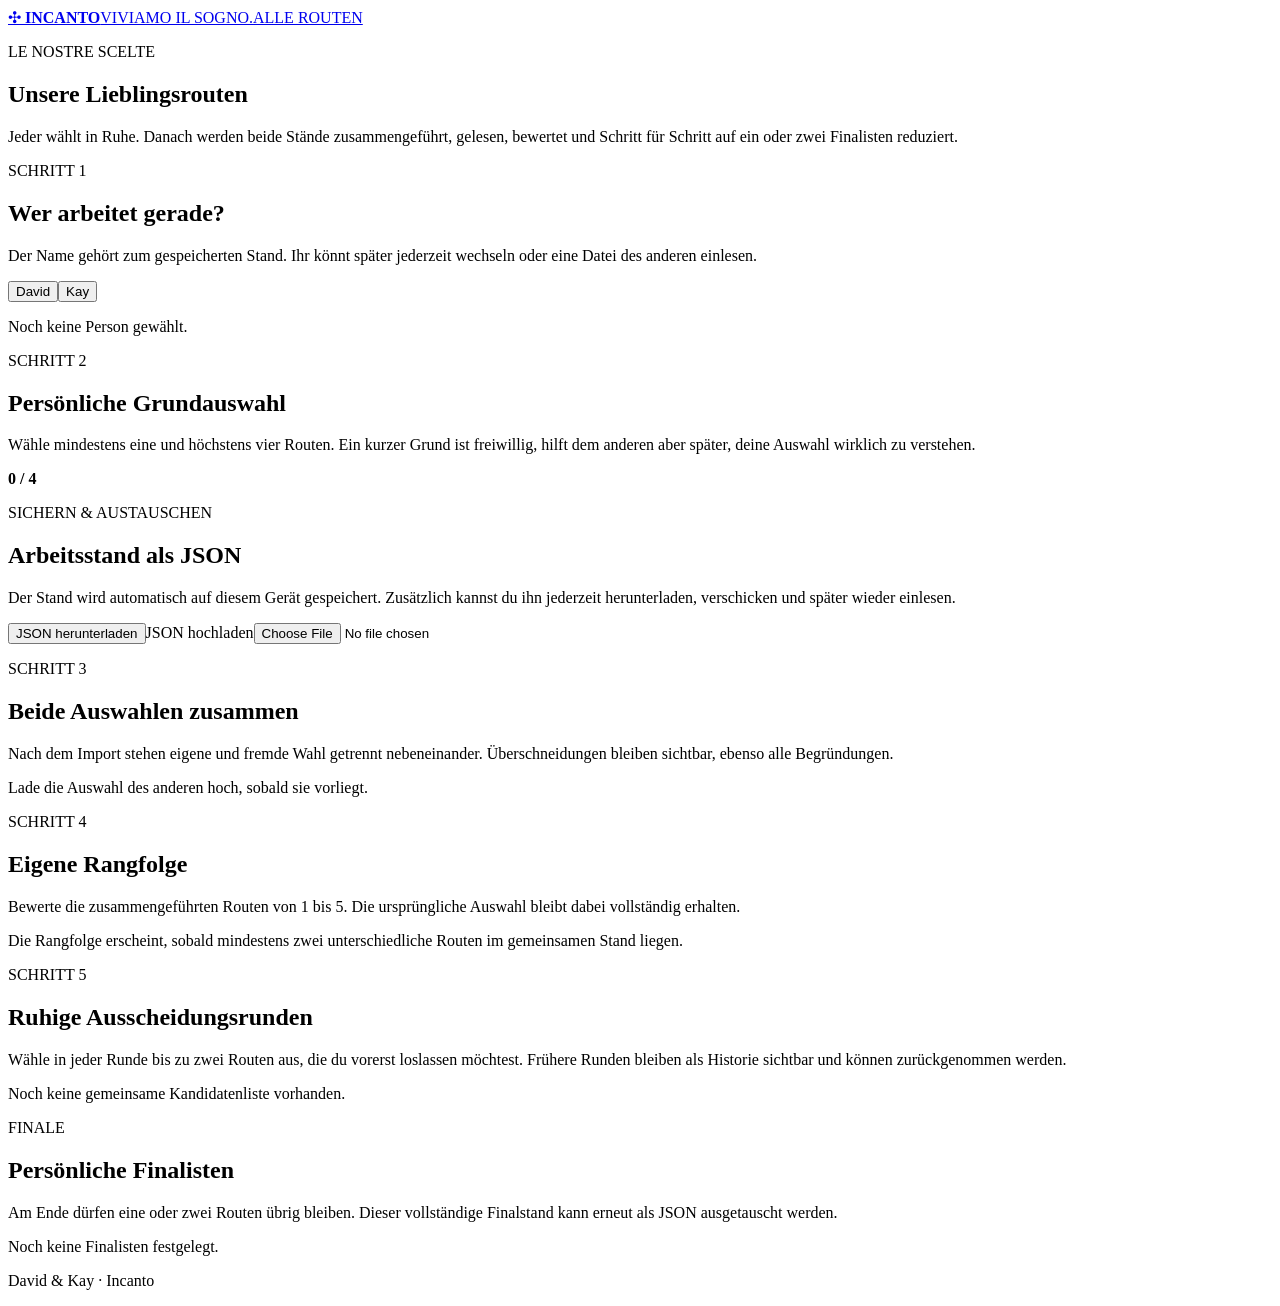
==== lieblingsrouten.html @ 565d3f1b "Add private favorite-route decision page" ====
<!doctype html>
<html lang="de">
<head>
  <meta charset="utf-8">
  <meta name="viewport" content="width=device-width,initial-scale=1,viewport-fit=cover">
  <meta name="description" content="Incanto Lieblingsrouten – gemeinsame Reiseentscheidung von David und Kay.">
  <title>Lieblingsrouten · Incanto</title>
  <link rel="preconnect" href="https://fonts.googleapis.com">
  <link rel="preconnect" href="https://fonts.gstatic.com" crossorigin>
  <link href="https://fonts.googleapis.com/css2?family=Cormorant+Garamond:wght@400;500;600&family=Inter:wght@300;400;500&family=Italiana&display=swap" rel="stylesheet">
  <link rel="stylesheet" href="favorites.css?v=20260722-1">
</head>
<body>
<header class="fav-topbar"><a href="index.html" class="fav-brand">✣ <strong>INCANTO</strong><span>VIVIAMO IL SOGNO.</span></a><a href="index.html#routes" class="fav-back">ALLE ROUTEN</a></header>
<main>
  <section class="fav-hero"><p class="eyebrow">LE NOSTRE SCELTE</p><h1>Unsere Lieblingsrouten</h1><p>Jeder wählt in Ruhe. Danach werden beide Stände zusammengeführt, gelesen, bewertet und Schritt für Schritt auf ein oder zwei Finalisten reduziert.</p></section>

  <section class="fav-panel" id="identityPanel">
    <div><p class="step">SCHRITT 1</p><h2>Wer arbeitet gerade?</h2><p>Der Name gehört zum gespeicherten Stand. Ihr könnt später jederzeit wechseln oder eine Datei des anderen einlesen.</p></div>
    <div class="identity-buttons"><button type="button" data-person="david">David</button><button type="button" data-person="kay">Kay</button></div>
    <p id="activePerson" class="status-line">Noch keine Person gewählt.</p>
  </section>

  <section class="fav-panel">
    <div class="panel-heading"><div><p class="step">SCHRITT 2</p><h2>Persönliche Grundauswahl</h2><p>Wähle mindestens eine und höchstens vier Routen. Ein kurzer Grund ist freiwillig, hilft dem anderen aber später, deine Auswahl wirklich zu verstehen.</p></div><strong id="selectionCount">0 / 4</strong></div>
    <div id="routePicker" class="route-picker"></div>
  </section>

  <section class="fav-panel file-panel">
    <div><p class="step">SICHERN & AUSTAUSCHEN</p><h2>Arbeitsstand als JSON</h2><p>Der Stand wird automatisch auf diesem Gerät gespeichert. Zusätzlich kannst du ihn jederzeit herunterladen, verschicken und später wieder einlesen.</p></div>
    <div class="file-actions"><button type="button" id="exportState">JSON herunterladen</button><label class="upload-button">JSON hochladen<input id="importState" type="file" accept="application/json,.json"></label></div>
    <p id="fileStatus" class="status-line"></p>
  </section>

  <section class="fav-panel" id="combinedPanel">
    <div class="panel-heading"><div><p class="step">SCHRITT 3</p><h2>Beide Auswahlen zusammen</h2><p>Nach dem Import stehen eigene und fremde Wahl getrennt nebeneinander. Überschneidungen bleiben sichtbar, ebenso alle Begründungen.</p></div><span id="combinedCount"></span></div>
    <div id="combinedRoutes" class="combined-routes empty-state">Lade die Auswahl des anderen hoch, sobald sie vorliegt.</div>
  </section>

  <section class="fav-panel" id="rankingPanel">
    <div><p class="step">SCHRITT 4</p><h2>Eigene Rangfolge</h2><p>Bewerte die zusammengeführten Routen von 1 bis 5. Die ursprüngliche Auswahl bleibt dabei vollständig erhalten.</p></div>
    <div id="rankingRoutes" class="ranking-routes empty-state">Die Rangfolge erscheint, sobald mindestens zwei unterschiedliche Routen im gemeinsamen Stand liegen.</div>
  </section>

  <section class="fav-panel" id="roundsPanel">
    <div><p class="step">SCHRITT 5</p><h2>Ruhige Ausscheidungsrunden</h2><p>Wähle in jeder Runde bis zu zwei Routen aus, die du vorerst loslassen möchtest. Frühere Runden bleiben als Historie sichtbar und können zurückgenommen werden.</p></div>
    <div id="activeRound" class="active-round empty-state">Noch keine gemeinsame Kandidatenliste vorhanden.</div>
    <div id="roundHistory" class="round-history"></div>
  </section>

  <section class="fav-panel final-panel">
    <div><p class="step">FINALE</p><h2>Persönliche Finalisten</h2><p>Am Ende dürfen eine oder zwei Routen übrig bleiben. Dieser vollständige Finalstand kann erneut als JSON ausgetauscht werden.</p></div>
    <div id="finalists" class="finalists empty-state">Noch keine Finalisten festgelegt.</div>
  </section>
</main>
<footer><p>David & Kay · Incanto</p></footer>
<script src="favorites.js?v=20260722-1"></script>
</body>
</html>
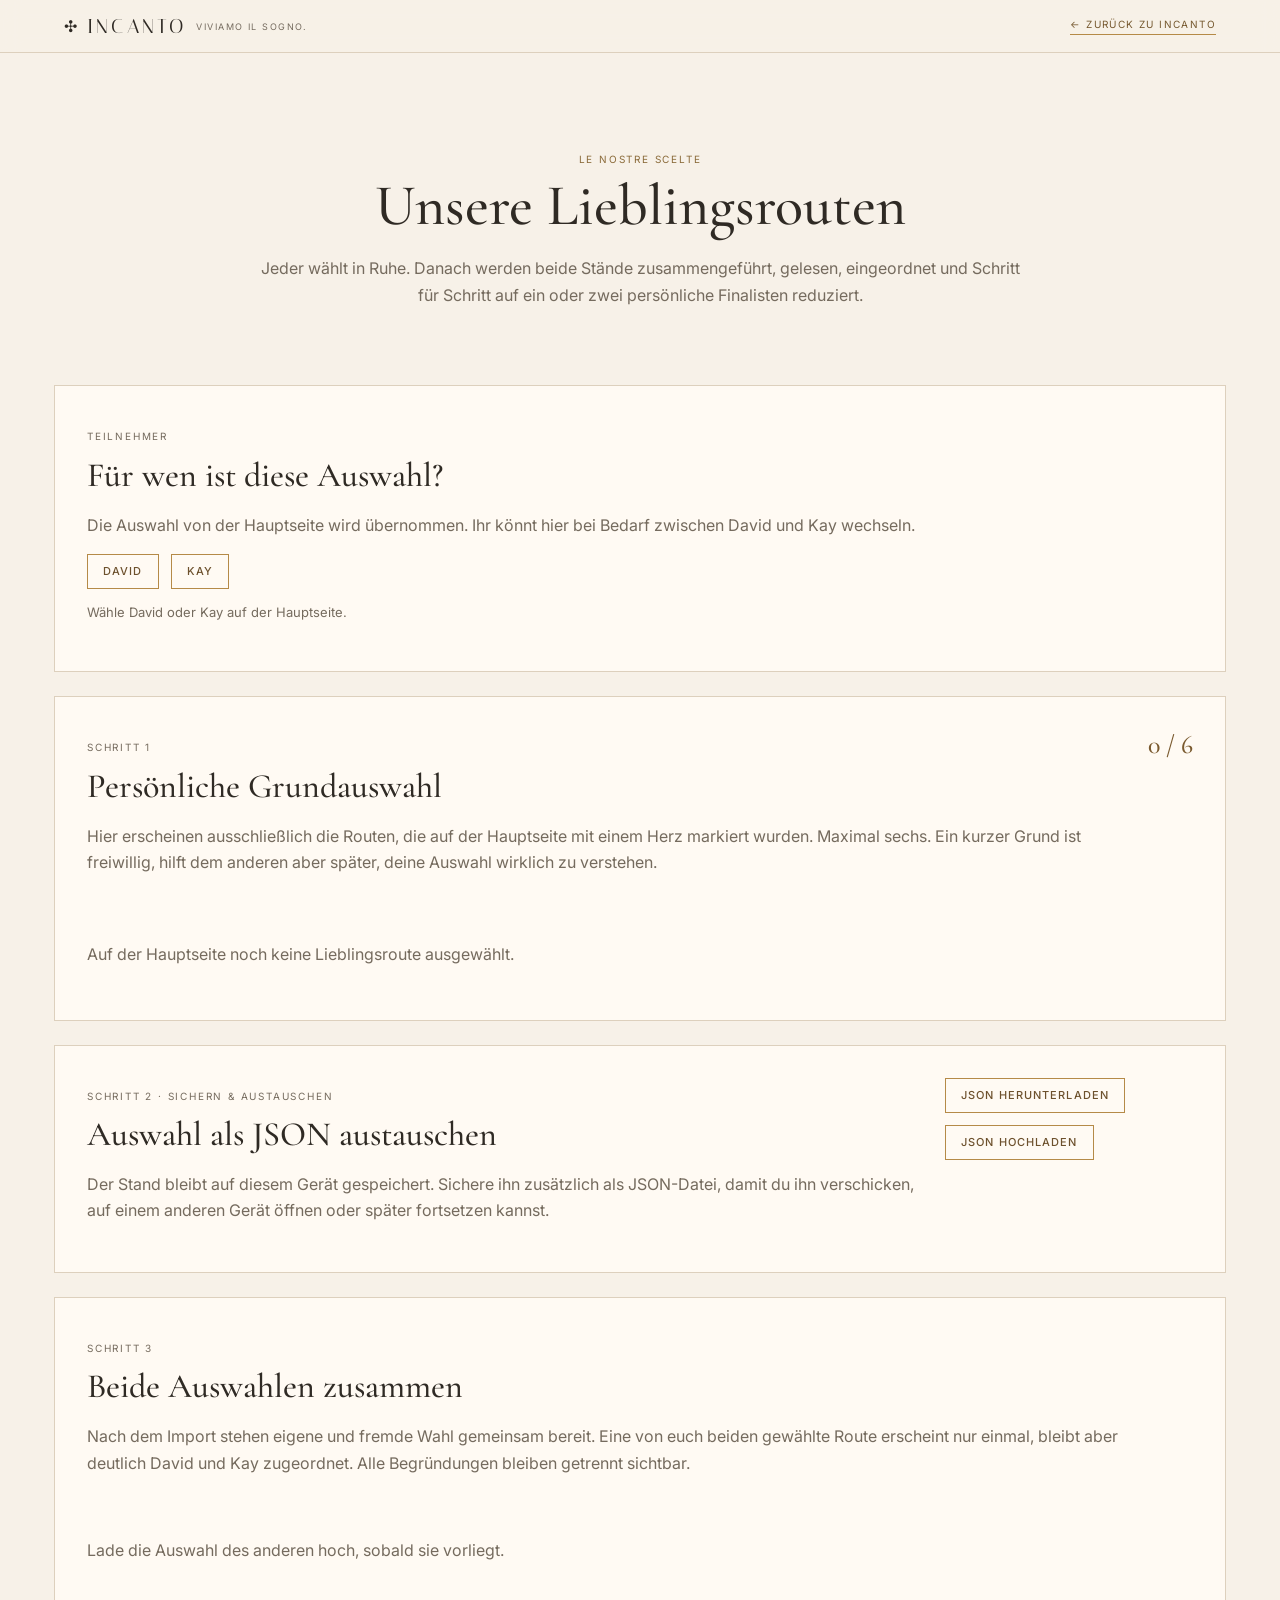
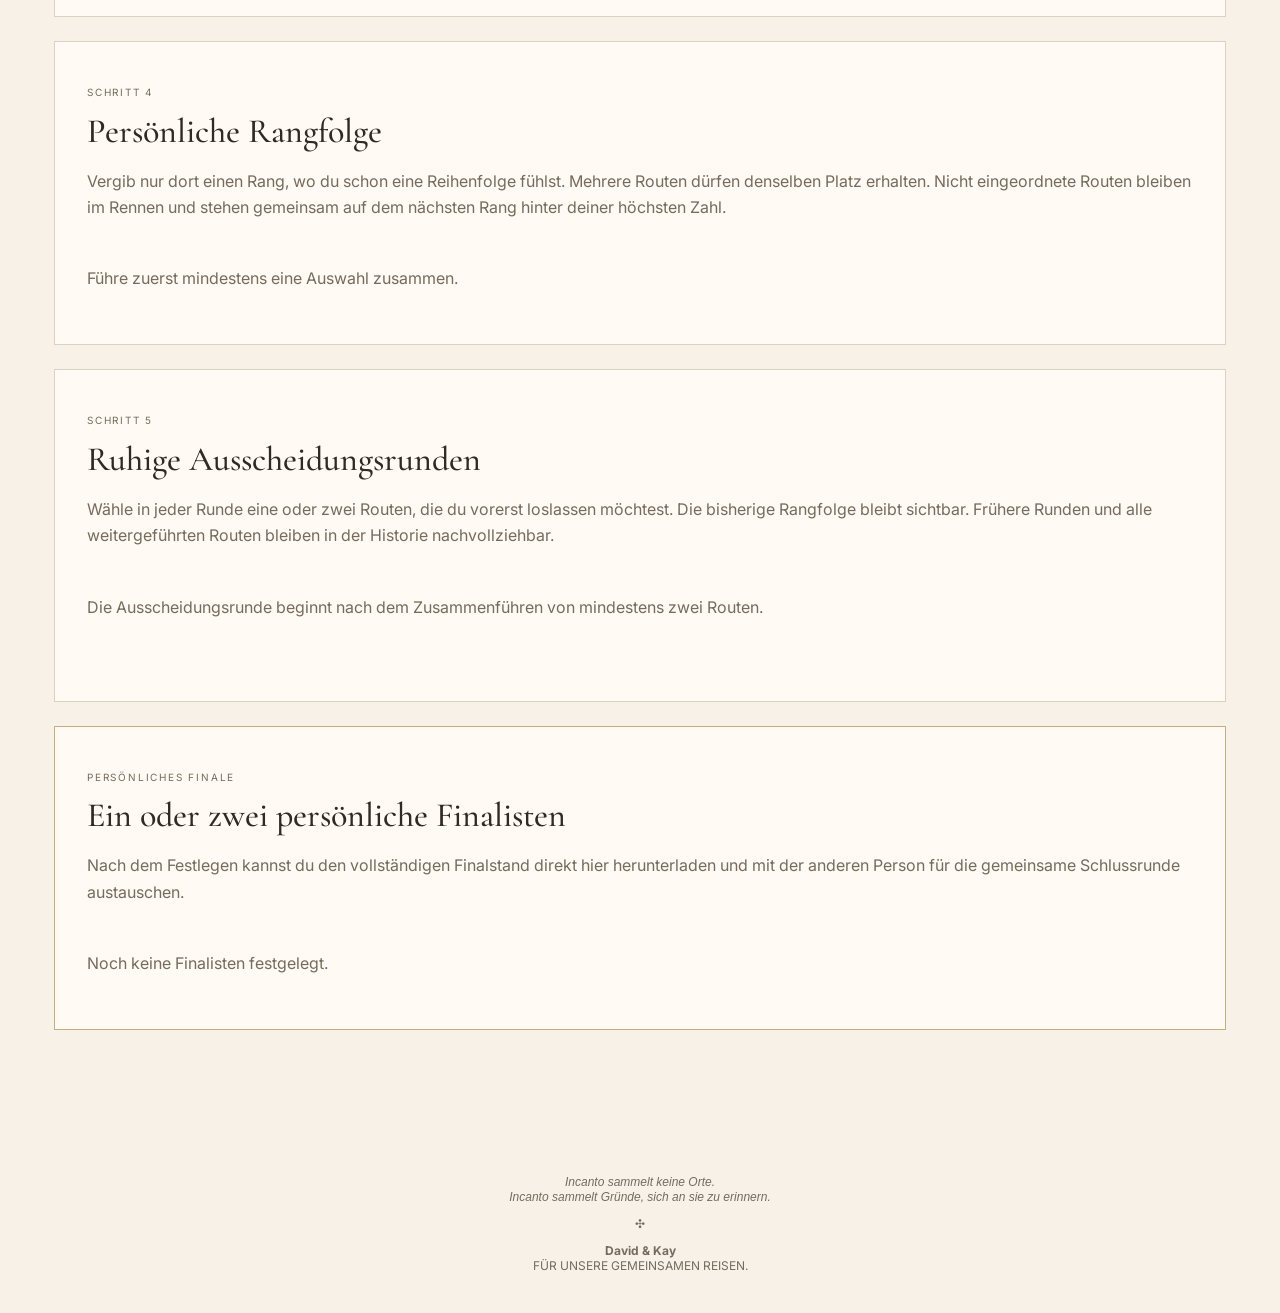
==== commit f3a3f8c8: "Align favorites page with shared selection workflow" ====
--- a/lieblingsrouten.html
+++ b/lieblingsrouten.html
@@ -8,52 +8,52 @@
   <link rel="preconnect" href="https://fonts.googleapis.com">
   <link rel="preconnect" href="https://fonts.gstatic.com" crossorigin>
   <link href="https://fonts.googleapis.com/css2?family=Cormorant+Garamond:wght@400;500;600&family=Inter:wght@300;400;500&family=Italiana&display=swap" rel="stylesheet">
-  <link rel="stylesheet" href="favorites.css?v=20260722-1">
+  <link rel="stylesheet" href="favorites.css?v=20260722-2">
 </head>
 <body>
-<header class="fav-topbar"><a href="index.html" class="fav-brand">✣ <strong>INCANTO</strong><span>VIVIAMO IL SOGNO.</span></a><a href="index.html#routes" class="fav-back">ALLE ROUTEN</a></header>
+<header class="fav-topbar"><a href="index.html" class="fav-brand">✣ <strong>INCANTO</strong><span>VIVIAMO IL SOGNO.</span></a><a href="index.html" class="fav-back">← ZURÜCK ZU INCANTO</a></header>
 <main>
-  <section class="fav-hero"><p class="eyebrow">LE NOSTRE SCELTE</p><h1>Unsere Lieblingsrouten</h1><p>Jeder wählt in Ruhe. Danach werden beide Stände zusammengeführt, gelesen, bewertet und Schritt für Schritt auf ein oder zwei Finalisten reduziert.</p></section>
+  <section class="fav-hero"><p class="eyebrow">LE NOSTRE SCELTE</p><h1>Unsere Lieblingsrouten</h1><p>Jeder wählt in Ruhe. Danach werden beide Stände zusammengeführt, gelesen, eingeordnet und Schritt für Schritt auf ein oder zwei persönliche Finalisten reduziert.</p></section>
 
   <section class="fav-panel" id="identityPanel">
-    <div><p class="step">SCHRITT 1</p><h2>Wer arbeitet gerade?</h2><p>Der Name gehört zum gespeicherten Stand. Ihr könnt später jederzeit wechseln oder eine Datei des anderen einlesen.</p></div>
+    <div><p class="step">TEILNEHMER</p><h2>Für wen ist diese Auswahl?</h2><p>Die Auswahl von der Hauptseite wird übernommen. Ihr könnt hier bei Bedarf zwischen David und Kay wechseln.</p></div>
     <div class="identity-buttons"><button type="button" data-person="david">David</button><button type="button" data-person="kay">Kay</button></div>
     <p id="activePerson" class="status-line">Noch keine Person gewählt.</p>
   </section>
 
   <section class="fav-panel">
-    <div class="panel-heading"><div><p class="step">SCHRITT 2</p><h2>Persönliche Grundauswahl</h2><p>Wähle mindestens eine und höchstens vier Routen. Ein kurzer Grund ist freiwillig, hilft dem anderen aber später, deine Auswahl wirklich zu verstehen.</p></div><strong id="selectionCount">0 / 4</strong></div>
+    <div class="panel-heading"><div><p class="step">SCHRITT 1</p><h2>Persönliche Grundauswahl</h2><p>Hier erscheinen ausschließlich die Routen, die auf der Hauptseite mit einem Herz markiert wurden. Maximal sechs. Ein kurzer Grund ist freiwillig, hilft dem anderen aber später, deine Auswahl wirklich zu verstehen.</p></div><strong id="selectionCount">0 / 6</strong></div>
     <div id="routePicker" class="route-picker"></div>
   </section>
 
   <section class="fav-panel file-panel">
-    <div><p class="step">SICHERN & AUSTAUSCHEN</p><h2>Arbeitsstand als JSON</h2><p>Der Stand wird automatisch auf diesem Gerät gespeichert. Zusätzlich kannst du ihn jederzeit herunterladen, verschicken und später wieder einlesen.</p></div>
+    <div><p class="step">SCHRITT 2 · SICHERN &amp; AUSTAUSCHEN</p><h2>Auswahl als JSON austauschen</h2><p>Der Stand bleibt auf diesem Gerät gespeichert. Sichere ihn zusätzlich als JSON-Datei, damit du ihn verschicken, auf einem anderen Gerät öffnen oder später fortsetzen kannst.</p></div>
     <div class="file-actions"><button type="button" id="exportState">JSON herunterladen</button><label class="upload-button">JSON hochladen<input id="importState" type="file" accept="application/json,.json"></label></div>
     <p id="fileStatus" class="status-line"></p>
   </section>
 
   <section class="fav-panel" id="combinedPanel">
-    <div class="panel-heading"><div><p class="step">SCHRITT 3</p><h2>Beide Auswahlen zusammen</h2><p>Nach dem Import stehen eigene und fremde Wahl getrennt nebeneinander. Überschneidungen bleiben sichtbar, ebenso alle Begründungen.</p></div><span id="combinedCount"></span></div>
+    <div class="panel-heading"><div><p class="step">SCHRITT 3</p><h2>Beide Auswahlen zusammen</h2><p>Nach dem Import stehen eigene und fremde Wahl gemeinsam bereit. Eine von euch beiden gewählte Route erscheint nur einmal, bleibt aber deutlich David und Kay zugeordnet. Alle Begründungen bleiben getrennt sichtbar.</p></div><span id="combinedCount"></span></div>
     <div id="combinedRoutes" class="combined-routes empty-state">Lade die Auswahl des anderen hoch, sobald sie vorliegt.</div>
   </section>
 
   <section class="fav-panel" id="rankingPanel">
-    <div><p class="step">SCHRITT 4</p><h2>Eigene Rangfolge</h2><p>Bewerte die zusammengeführten Routen von 1 bis 5. Die ursprüngliche Auswahl bleibt dabei vollständig erhalten.</p></div>
-    <div id="rankingRoutes" class="ranking-routes empty-state">Die Rangfolge erscheint, sobald mindestens zwei unterschiedliche Routen im gemeinsamen Stand liegen.</div>
+    <div><p class="step">SCHRITT 4</p><h2>Persönliche Rangfolge</h2><p>Vergib nur dort einen Rang, wo du schon eine Reihenfolge fühlst. Mehrere Routen dürfen denselben Platz erhalten. Nicht eingeordnete Routen bleiben im Rennen und stehen gemeinsam auf dem nächsten Rang hinter deiner höchsten Zahl.</p></div>
+    <div id="rankingRoutes" class="ranking-routes empty-state">Die Rangfolge erscheint, sobald Routen im gemeinsamen Stand liegen.</div>
   </section>
 
   <section class="fav-panel" id="roundsPanel">
-    <div><p class="step">SCHRITT 5</p><h2>Ruhige Ausscheidungsrunden</h2><p>Wähle in jeder Runde bis zu zwei Routen aus, die du vorerst loslassen möchtest. Frühere Runden bleiben als Historie sichtbar und können zurückgenommen werden.</p></div>
+    <div><p class="step">SCHRITT 5</p><h2>Ruhige Ausscheidungsrunden</h2><p>Wähle in jeder Runde eine oder zwei Routen, die du vorerst loslassen möchtest. Die bisherige Rangfolge bleibt sichtbar. Frühere Runden und alle weitergeführten Routen bleiben in der Historie nachvollziehbar.</p></div>
     <div id="activeRound" class="active-round empty-state">Noch keine gemeinsame Kandidatenliste vorhanden.</div>
     <div id="roundHistory" class="round-history"></div>
   </section>
 
   <section class="fav-panel final-panel">
-    <div><p class="step">FINALE</p><h2>Persönliche Finalisten</h2><p>Am Ende dürfen eine oder zwei Routen übrig bleiben. Dieser vollständige Finalstand kann erneut als JSON ausgetauscht werden.</p></div>
+    <div><p class="step">PERSÖNLICHES FINALE</p><h2>Ein oder zwei persönliche Finalisten</h2><p>Nach dem Festlegen kannst du den vollständigen Finalstand direkt hier herunterladen und mit der anderen Person für die gemeinsame Schlussrunde austauschen.</p></div>
     <div id="finalists" class="finalists empty-state">Noch keine Finalisten festgelegt.</div>
   </section>
 </main>
-<footer><p>David & Kay · Incanto</p></footer>
-<script src="favorites.js?v=20260722-1"></script>
+<footer><blockquote><em>Incanto sammelt keine Orte.<br>Incanto sammelt Gründe, sich an sie zu erinnern.</em></blockquote><span>✣</span><p><strong>David &amp; Kay</strong><br>FÜR UNSERE GEMEINSAMEN REISEN.</p></footer>
+<script src="favorites.js?v=20260722-2"></script>
 </body>
 </html>
--- a/favorites.css
+++ b/favorites.css
@@ -0,0 +1 @@
+:root{--ink:#2f2a24;--muted:#756b5e;--paper:#f7f1e8;--panel:#fffaf3;--gold:#b58a47;--line:#ddd0bd}*{box-sizing:border-box}html{scroll-behavior:smooth}body{margin:0;background:var(--paper);color:var(--ink);font-family:Inter,sans-serif}.fav-topbar{position:sticky;top:0;z-index:20;display:flex;justify-content:space-between;align-items:center;padding:14px 5vw;background:rgba(247,241,232,.96);backdrop-filter:blur(10px);border-bottom:1px solid var(--line)}.fav-brand{display:flex;align-items:center;gap:10px;color:var(--ink);text-decoration:none}.fav-brand strong{font:500 20px Italiana,serif;letter-spacing:.16em}.fav-brand span{font-size:9px;letter-spacing:.16em;color:var(--muted)}.fav-back{font-size:10px;letter-spacing:.14em;color:#76592f;text-decoration:none;border-bottom:1px solid var(--gold);padding-bottom:4px}main{max-width:1220px;margin:0 auto;padding:0 24px 80px}.fav-hero{text-align:center;padding:90px 12px 52px}.eyebrow,.step{font-size:10px;letter-spacing:.18em;color:#8a6a39}.fav-hero h1,.fav-panel h2{font-family:'Cormorant Garamond',serif;font-weight:500}.fav-hero h1{font-size:58px;line-height:1;margin:12px 0 20px}.fav-hero>p:last-child{max-width:760px;margin:auto;color:var(--muted);line-height:1.7}.fav-panel{margin:24px 0;padding:32px;background:var(--panel);border:1px solid var(--line)}.fav-panel h2{font-size:34px;margin:4px 0 8px}.fav-panel p{line-height:1.65;color:var(--muted)}.panel-heading,.file-panel{display:flex;justify-content:space-between;gap:30px;align-items:flex-start}.panel-heading>strong{font:500 26px 'Cormorant Garamond',serif;color:#7a5a2f;white-space:nowrap}.identity-buttons,.file-actions{display:flex;gap:12px;flex-wrap:wrap}.identity-buttons button,.file-actions button,.upload-button,.round-actions button,.route-card button,.combined-card a{border:1px solid var(--gold);background:transparent;color:#6d512d;padding:11px 15px;font:500 11px/1 Inter,sans-serif;letter-spacing:.1em;text-transform:uppercase;cursor:pointer;text-decoration:none}.identity-buttons button.active{background:var(--gold);color:white}.upload-button input{display:none}.status-line{min-height:24px;font-size:13px}.route-picker{display:grid;grid-template-columns:repeat(3,minmax(0,1fr));gap:18px;margin-top:28px}.route-card,.combined-card,.rank-card,.round-card{border:1px solid var(--line);background:white}.route-card img,.combined-card img{width:100%;height:150px;object-fit:cover}.route-copy,.combined-copy,.rank-card,.round-card{padding:18px}.route-card h3,.combined-card h3,.rank-card h3,.round-card h3{font:500 25px/1.05 'Cormorant Garamond',serif;margin:6px 0 9px}.route-meta{font-size:11px;color:var(--muted);letter-spacing:.05em}.route-card.selected{outline:2px solid var(--gold);outline-offset:2px}.route-card textarea{width:100%;min-height:76px;margin:12px 0;border:1px solid var(--line);padding:10px;font:400 13px/1.45 Inter,sans-serif;resize:vertical}.combined-routes,.ranking-routes,.finalists{display:grid;grid-template-columns:repeat(2,minmax(0,1fr));gap:18px;margin-top:24px}.combined-card{display:grid;grid-template-columns:150px 1fr}.combined-card img{height:100%;min-height:175px}.choice-badges{display:flex;gap:7px;flex-wrap:wrap}.badge{font-size:10px;padding:5px 8px;border:1px solid var(--line)}.badge.both{border-color:var(--gold);color:#755528}.reason{font-size:13px;padding-left:12px;border-left:2px solid #d7c19b}.rank-card{display:grid;grid-template-columns:1fr auto;align-items:center;gap:16px}.rating{display:flex;gap:5px}.rating button{width:34px;height:34px;border:1px solid var(--line);background:white;cursor:pointer}.rating button.active{background:var(--gold);color:white;border-color:var(--gold)}.active-round{margin-top:24px}.round-grid{display:grid;grid-template-columns:repeat(2,minmax(0,1fr));gap:14px}.round-card label{display:flex;gap:10px;align-items:flex-start}.round-card.eliminate{border-color:#a9824a;background:#fbf5eb}.round-actions{display:flex;gap:10px;margin-top:18px;flex-wrap:wrap}.round-history{margin-top:28px}.history-entry{border-top:1px solid var(--line);padding:18px 0}.history-entry h4{margin:0 0 8px;font-family:'Cormorant Garamond',serif;font-size:23px}.empty-state{display:block;color:var(--muted);padding:24px 0}.final-panel{border-color:#c9ad7d}footer{text-align:center;padding:28px;color:var(--muted);font-size:12px}@media(max-width:850px){.route-picker{grid-template-columns:repeat(2,minmax(0,1fr))}.panel-heading,.file-panel{display:block}.panel-heading>strong{display:block;margin-top:12px}.combined-card{grid-template-columns:120px 1fr}}@media(max-width:600px){main{padding:0 14px 60px}.fav-topbar{padding:12px 14px}.fav-brand span{display:none}.fav-hero{padding:62px 8px 34px}.fav-hero h1{font-size:42px}.fav-panel{padding:22px 16px}.fav-panel h2{font-size:29px}.route-picker,.combined-routes,.ranking-routes,.round-grid,.finalists{grid-template-columns:1fr}.combined-card{grid-template-columns:105px 1fr}.combined-card img{min-height:190px}.rank-card{grid-template-columns:1fr}.rating{flex-wrap:wrap}}
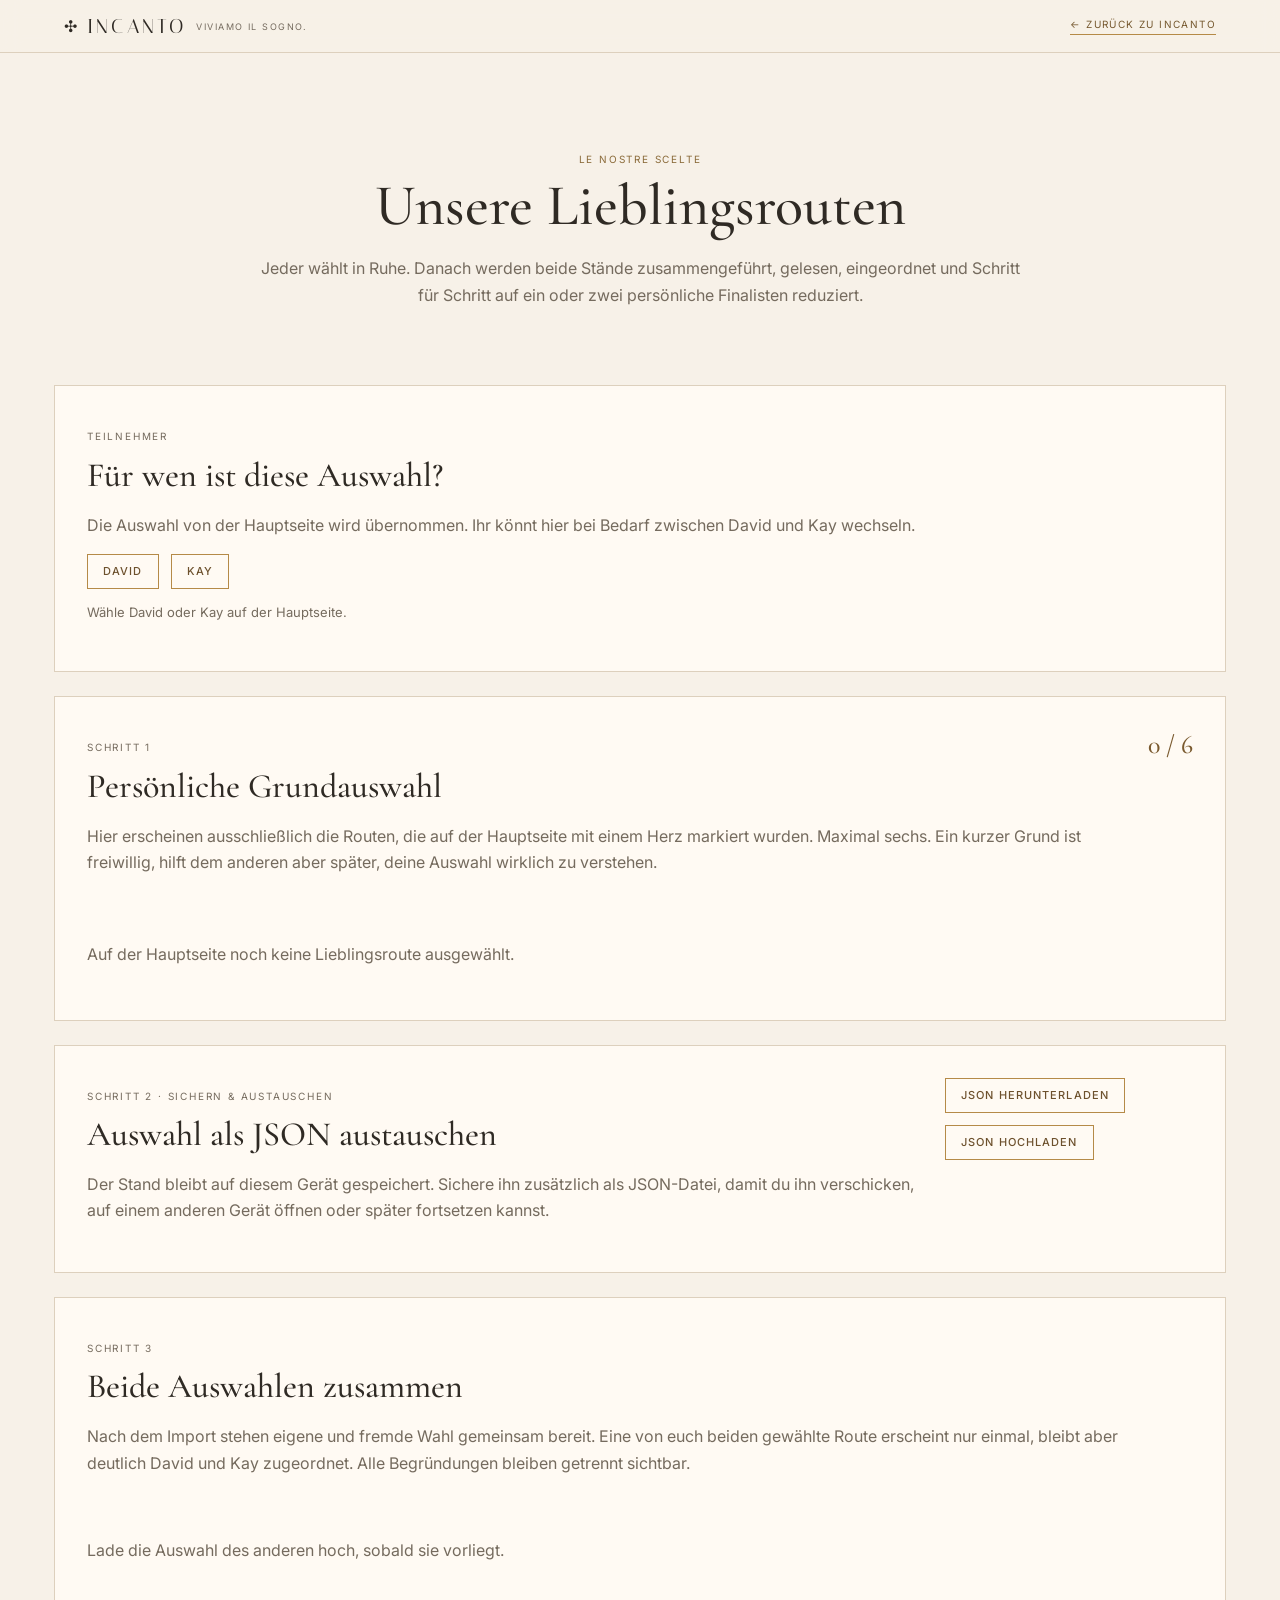
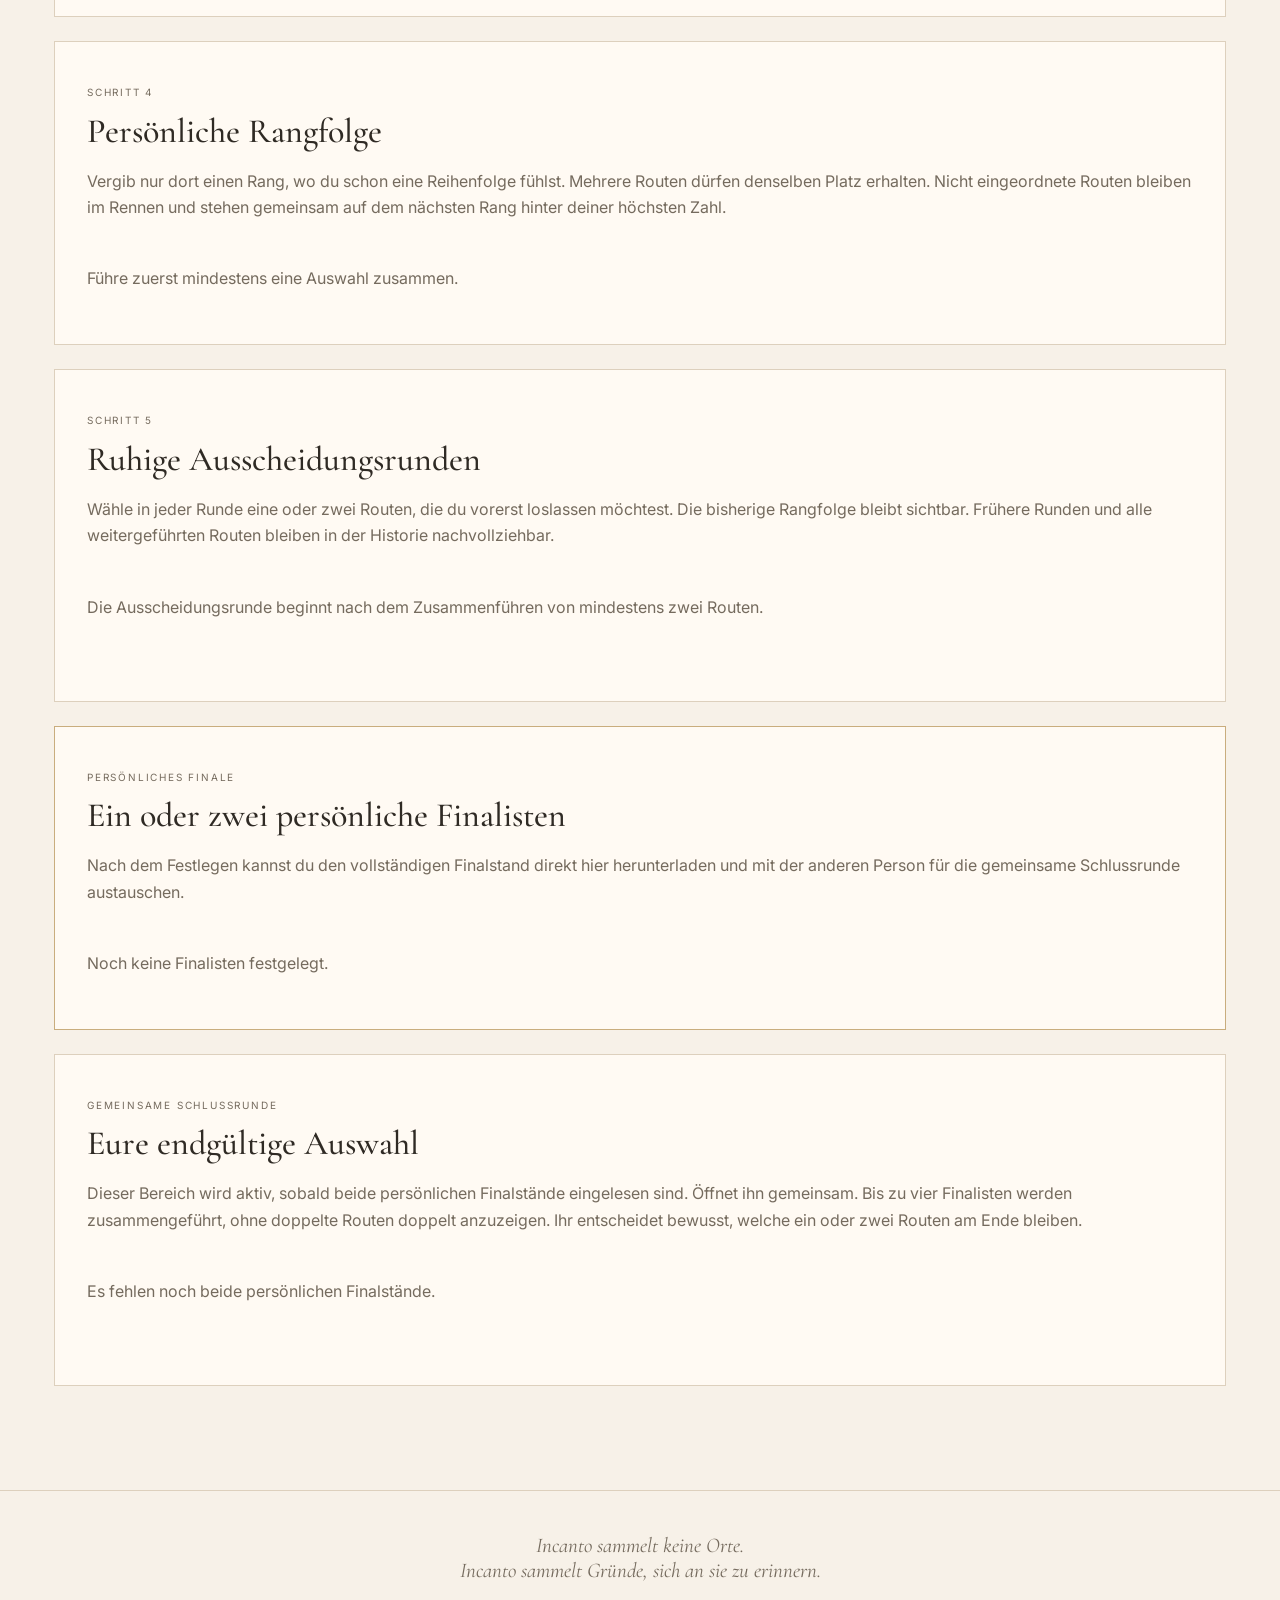
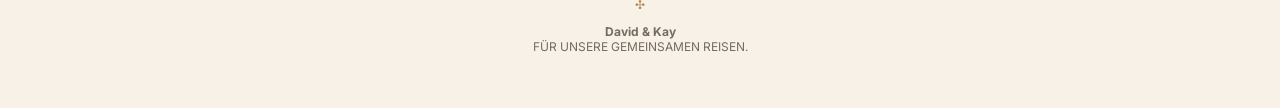
==== commit 7db29be6: "Add shared final decision round" ====
--- a/lieblingsrouten.html
+++ b/lieblingsrouten.html
@@ -8,52 +8,22 @@
   <link rel="preconnect" href="https://fonts.googleapis.com">
   <link rel="preconnect" href="https://fonts.gstatic.com" crossorigin>
   <link href="https://fonts.googleapis.com/css2?family=Cormorant+Garamond:wght@400;500;600&family=Inter:wght@300;400;500&family=Italiana&display=swap" rel="stylesheet">
-  <link rel="stylesheet" href="favorites.css?v=20260722-2">
+  <link rel="stylesheet" href="favorites.css?v=20260722-3">
 </head>
 <body>
 <header class="fav-topbar"><a href="index.html" class="fav-brand">✣ <strong>INCANTO</strong><span>VIVIAMO IL SOGNO.</span></a><a href="index.html" class="fav-back">← ZURÜCK ZU INCANTO</a></header>
 <main>
   <section class="fav-hero"><p class="eyebrow">LE NOSTRE SCELTE</p><h1>Unsere Lieblingsrouten</h1><p>Jeder wählt in Ruhe. Danach werden beide Stände zusammengeführt, gelesen, eingeordnet und Schritt für Schritt auf ein oder zwei persönliche Finalisten reduziert.</p></section>
-
-  <section class="fav-panel" id="identityPanel">
-    <div><p class="step">TEILNEHMER</p><h2>Für wen ist diese Auswahl?</h2><p>Die Auswahl von der Hauptseite wird übernommen. Ihr könnt hier bei Bedarf zwischen David und Kay wechseln.</p></div>
-    <div class="identity-buttons"><button type="button" data-person="david">David</button><button type="button" data-person="kay">Kay</button></div>
-    <p id="activePerson" class="status-line">Noch keine Person gewählt.</p>
-  </section>
-
-  <section class="fav-panel">
-    <div class="panel-heading"><div><p class="step">SCHRITT 1</p><h2>Persönliche Grundauswahl</h2><p>Hier erscheinen ausschließlich die Routen, die auf der Hauptseite mit einem Herz markiert wurden. Maximal sechs. Ein kurzer Grund ist freiwillig, hilft dem anderen aber später, deine Auswahl wirklich zu verstehen.</p></div><strong id="selectionCount">0 / 6</strong></div>
-    <div id="routePicker" class="route-picker"></div>
-  </section>
-
-  <section class="fav-panel file-panel">
-    <div><p class="step">SCHRITT 2 · SICHERN &amp; AUSTAUSCHEN</p><h2>Auswahl als JSON austauschen</h2><p>Der Stand bleibt auf diesem Gerät gespeichert. Sichere ihn zusätzlich als JSON-Datei, damit du ihn verschicken, auf einem anderen Gerät öffnen oder später fortsetzen kannst.</p></div>
-    <div class="file-actions"><button type="button" id="exportState">JSON herunterladen</button><label class="upload-button">JSON hochladen<input id="importState" type="file" accept="application/json,.json"></label></div>
-    <p id="fileStatus" class="status-line"></p>
-  </section>
-
-  <section class="fav-panel" id="combinedPanel">
-    <div class="panel-heading"><div><p class="step">SCHRITT 3</p><h2>Beide Auswahlen zusammen</h2><p>Nach dem Import stehen eigene und fremde Wahl gemeinsam bereit. Eine von euch beiden gewählte Route erscheint nur einmal, bleibt aber deutlich David und Kay zugeordnet. Alle Begründungen bleiben getrennt sichtbar.</p></div><span id="combinedCount"></span></div>
-    <div id="combinedRoutes" class="combined-routes empty-state">Lade die Auswahl des anderen hoch, sobald sie vorliegt.</div>
-  </section>
-
-  <section class="fav-panel" id="rankingPanel">
-    <div><p class="step">SCHRITT 4</p><h2>Persönliche Rangfolge</h2><p>Vergib nur dort einen Rang, wo du schon eine Reihenfolge fühlst. Mehrere Routen dürfen denselben Platz erhalten. Nicht eingeordnete Routen bleiben im Rennen und stehen gemeinsam auf dem nächsten Rang hinter deiner höchsten Zahl.</p></div>
-    <div id="rankingRoutes" class="ranking-routes empty-state">Die Rangfolge erscheint, sobald Routen im gemeinsamen Stand liegen.</div>
-  </section>
-
-  <section class="fav-panel" id="roundsPanel">
-    <div><p class="step">SCHRITT 5</p><h2>Ruhige Ausscheidungsrunden</h2><p>Wähle in jeder Runde eine oder zwei Routen, die du vorerst loslassen möchtest. Die bisherige Rangfolge bleibt sichtbar. Frühere Runden und alle weitergeführten Routen bleiben in der Historie nachvollziehbar.</p></div>
-    <div id="activeRound" class="active-round empty-state">Noch keine gemeinsame Kandidatenliste vorhanden.</div>
-    <div id="roundHistory" class="round-history"></div>
-  </section>
-
-  <section class="fav-panel final-panel">
-    <div><p class="step">PERSÖNLICHES FINALE</p><h2>Ein oder zwei persönliche Finalisten</h2><p>Nach dem Festlegen kannst du den vollständigen Finalstand direkt hier herunterladen und mit der anderen Person für die gemeinsame Schlussrunde austauschen.</p></div>
-    <div id="finalists" class="finalists empty-state">Noch keine Finalisten festgelegt.</div>
-  </section>
+  <section class="fav-panel" id="identityPanel"><div><p class="step">TEILNEHMER</p><h2>Für wen ist diese Auswahl?</h2><p>Die Auswahl von der Hauptseite wird übernommen. Ihr könnt hier bei Bedarf zwischen David und Kay wechseln.</p></div><div class="identity-buttons"><button type="button" data-person="david">David</button><button type="button" data-person="kay">Kay</button></div><p id="activePerson" class="status-line">Noch keine Person gewählt.</p></section>
+  <section class="fav-panel"><div class="panel-heading"><div><p class="step">SCHRITT 1</p><h2>Persönliche Grundauswahl</h2><p>Hier erscheinen ausschließlich die Routen, die auf der Hauptseite mit einem Herz markiert wurden. Maximal sechs. Ein kurzer Grund ist freiwillig, hilft dem anderen aber später, deine Auswahl wirklich zu verstehen.</p></div><strong id="selectionCount">0 / 6</strong></div><div id="routePicker" class="route-picker"></div></section>
+  <section class="fav-panel file-panel"><div><p class="step">SCHRITT 2 · SICHERN &amp; AUSTAUSCHEN</p><h2>Auswahl als JSON austauschen</h2><p>Der Stand bleibt auf diesem Gerät gespeichert. Sichere ihn zusätzlich als JSON-Datei, damit du ihn verschicken, auf einem anderen Gerät öffnen oder später fortsetzen kannst.</p></div><div class="file-actions"><button type="button" id="exportState">JSON herunterladen</button><label class="upload-button">JSON hochladen<input id="importState" type="file" accept="application/json,.json"></label></div><p id="fileStatus" class="status-line"></p></section>
+  <section class="fav-panel" id="combinedPanel"><div class="panel-heading"><div><p class="step">SCHRITT 3</p><h2>Beide Auswahlen zusammen</h2><p>Nach dem Import stehen eigene und fremde Wahl gemeinsam bereit. Eine von euch beiden gewählte Route erscheint nur einmal, bleibt aber deutlich David und Kay zugeordnet. Alle Begründungen bleiben getrennt sichtbar.</p></div><span id="combinedCount"></span></div><div id="combinedRoutes" class="combined-routes empty-state">Lade die Auswahl des anderen hoch, sobald sie vorliegt.</div></section>
+  <section class="fav-panel" id="rankingPanel"><div><p class="step">SCHRITT 4</p><h2>Persönliche Rangfolge</h2><p>Vergib nur dort einen Rang, wo du schon eine Reihenfolge fühlst. Mehrere Routen dürfen denselben Platz erhalten. Nicht eingeordnete Routen bleiben im Rennen und stehen gemeinsam auf dem nächsten Rang hinter deiner höchsten Zahl.</p></div><div id="rankingRoutes" class="ranking-routes empty-state">Die Rangfolge erscheint, sobald Routen im gemeinsamen Stand liegen.</div></section>
+  <section class="fav-panel" id="roundsPanel"><div><p class="step">SCHRITT 5</p><h2>Ruhige Ausscheidungsrunden</h2><p>Wähle in jeder Runde eine oder zwei Routen, die du vorerst loslassen möchtest. Die bisherige Rangfolge bleibt sichtbar. Frühere Runden und alle weitergeführten Routen bleiben in der Historie nachvollziehbar.</p></div><div id="activeRound" class="active-round empty-state">Noch keine gemeinsame Kandidatenliste vorhanden.</div><div id="roundHistory" class="round-history"></div></section>
+  <section class="fav-panel final-panel"><div><p class="step">PERSÖNLICHES FINALE</p><h2>Ein oder zwei persönliche Finalisten</h2><p>Nach dem Festlegen kannst du den vollständigen Finalstand direkt hier herunterladen und mit der anderen Person für die gemeinsame Schlussrunde austauschen.</p></div><div id="finalists" class="finalists empty-state">Noch keine Finalisten festgelegt.</div></section>
+  <section class="fav-panel shared-final-panel"><div><p class="step">GEMEINSAME SCHLUSSRUNDE</p><h2>Eure endgültige Auswahl</h2><p>Dieser Bereich wird aktiv, sobald beide persönlichen Finalstände eingelesen sind. Öffnet ihn gemeinsam. Bis zu vier Finalisten werden zusammengeführt, ohne doppelte Routen doppelt anzuzeigen. Ihr entscheidet bewusst, welche ein oder zwei Routen am Ende bleiben.</p></div><div id="sharedFinal" class="active-round empty-state">Es fehlen noch beide persönlichen Finalstände.</div><div id="sharedHistory" class="round-history"></div></section>
 </main>
 <footer><blockquote><em>Incanto sammelt keine Orte.<br>Incanto sammelt Gründe, sich an sie zu erinnern.</em></blockquote><span>✣</span><p><strong>David &amp; Kay</strong><br>FÜR UNSERE GEMEINSAMEN REISEN.</p></footer>
-<script src="favorites.js?v=20260722-2"></script>
+<script src="favorites.js?v=20260722-3"></script>
 </body>
 </html>
--- a/favorites.css
+++ b/favorites.css
@@ -1 +1 @@
-:root{--ink:#2f2a24;--muted:#756b5e;--paper:#f7f1e8;--panel:#fffaf3;--gold:#b58a47;--line:#ddd0bd}*{box-sizing:border-box}html{scroll-behavior:smooth}body{margin:0;background:var(--paper);color:var(--ink);font-family:Inter,sans-serif}.fav-topbar{position:sticky;top:0;z-index:20;display:flex;justify-content:space-between;align-items:center;padding:14px 5vw;background:rgba(247,241,232,.96);backdrop-filter:blur(10px);border-bottom:1px solid var(--line)}.fav-brand{display:flex;align-items:center;gap:10px;color:var(--ink);text-decoration:none}.fav-brand strong{font:500 20px Italiana,serif;letter-spacing:.16em}.fav-brand span{font-size:9px;letter-spacing:.16em;color:var(--muted)}.fav-back{font-size:10px;letter-spacing:.14em;color:#76592f;text-decoration:none;border-bottom:1px solid var(--gold);padding-bottom:4px}main{max-width:1220px;margin:0 auto;padding:0 24px 80px}.fav-hero{text-align:center;padding:90px 12px 52px}.eyebrow,.step{font-size:10px;letter-spacing:.18em;color:#8a6a39}.fav-hero h1,.fav-panel h2{font-family:'Cormorant Garamond',serif;font-weight:500}.fav-hero h1{font-size:58px;line-height:1;margin:12px 0 20px}.fav-hero>p:last-child{max-width:760px;margin:auto;color:var(--muted);line-height:1.7}.fav-panel{margin:24px 0;padding:32px;background:var(--panel);border:1px solid var(--line)}.fav-panel h2{font-size:34px;margin:4px 0 8px}.fav-panel p{line-height:1.65;color:var(--muted)}.panel-heading,.file-panel{display:flex;justify-content:space-between;gap:30px;align-items:flex-start}.panel-heading>strong{font:500 26px 'Cormorant Garamond',serif;color:#7a5a2f;white-space:nowrap}.identity-buttons,.file-actions{display:flex;gap:12px;flex-wrap:wrap}.identity-buttons button,.file-actions button,.upload-button,.round-actions button,.route-card button,.combined-card a{border:1px solid var(--gold);background:transparent;color:#6d512d;padding:11px 15px;font:500 11px/1 Inter,sans-serif;letter-spacing:.1em;text-transform:uppercase;cursor:pointer;text-decoration:none}.identity-buttons button.active{background:var(--gold);color:white}.upload-button input{display:none}.status-line{min-height:24px;font-size:13px}.route-picker{display:grid;grid-template-columns:repeat(3,minmax(0,1fr));gap:18px;margin-top:28px}.route-card,.combined-card,.rank-card,.round-card{border:1px solid var(--line);background:white}.route-card img,.combined-card img{width:100%;height:150px;object-fit:cover}.route-copy,.combined-copy,.rank-card,.round-card{padding:18px}.route-card h3,.combined-card h3,.rank-card h3,.round-card h3{font:500 25px/1.05 'Cormorant Garamond',serif;margin:6px 0 9px}.route-meta{font-size:11px;color:var(--muted);letter-spacing:.05em}.route-card.selected{outline:2px solid var(--gold);outline-offset:2px}.route-card textarea{width:100%;min-height:76px;margin:12px 0;border:1px solid var(--line);padding:10px;font:400 13px/1.45 Inter,sans-serif;resize:vertical}.combined-routes,.ranking-routes,.finalists{display:grid;grid-template-columns:repeat(2,minmax(0,1fr));gap:18px;margin-top:24px}.combined-card{display:grid;grid-template-columns:150px 1fr}.combined-card img{height:100%;min-height:175px}.choice-badges{display:flex;gap:7px;flex-wrap:wrap}.badge{font-size:10px;padding:5px 8px;border:1px solid var(--line)}.badge.both{border-color:var(--gold);color:#755528}.reason{font-size:13px;padding-left:12px;border-left:2px solid #d7c19b}.rank-card{display:grid;grid-template-columns:1fr auto;align-items:center;gap:16px}.rating{display:flex;gap:5px}.rating button{width:34px;height:34px;border:1px solid var(--line);background:white;cursor:pointer}.rating button.active{background:var(--gold);color:white;border-color:var(--gold)}.active-round{margin-top:24px}.round-grid{display:grid;grid-template-columns:repeat(2,minmax(0,1fr));gap:14px}.round-card label{display:flex;gap:10px;align-items:flex-start}.round-card.eliminate{border-color:#a9824a;background:#fbf5eb}.round-actions{display:flex;gap:10px;margin-top:18px;flex-wrap:wrap}.round-history{margin-top:28px}.history-entry{border-top:1px solid var(--line);padding:18px 0}.history-entry h4{margin:0 0 8px;font-family:'Cormorant Garamond',serif;font-size:23px}.empty-state{display:block;color:var(--muted);padding:24px 0}.final-panel{border-color:#c9ad7d}footer{text-align:center;padding:28px;color:var(--muted);font-size:12px}@media(max-width:850px){.route-picker{grid-template-columns:repeat(2,minmax(0,1fr))}.panel-heading,.file-panel{display:block}.panel-heading>strong{display:block;margin-top:12px}.combined-card{grid-template-columns:120px 1fr}}@media(max-width:600px){main{padding:0 14px 60px}.fav-topbar{padding:12px 14px}.fav-brand span{display:none}.fav-hero{padding:62px 8px 34px}.fav-hero h1{font-size:42px}.fav-panel{padding:22px 16px}.fav-panel h2{font-size:29px}.route-picker,.combined-routes,.ranking-routes,.round-grid,.finalists{grid-template-columns:1fr}.combined-card{grid-template-columns:105px 1fr}.combined-card img{min-height:190px}.rank-card{grid-template-columns:1fr}.rating{flex-wrap:wrap}}+:root{--ink:#2f2a24;--muted:#756b5e;--paper:#f7f1e8;--panel:#fffaf3;--gold:#b58a47;--line:#ddd0bd}*{box-sizing:border-box}html{scroll-behavior:smooth}body{margin:0;background:var(--paper);color:var(--ink);font-family:Inter,sans-serif}.fav-topbar{position:sticky;top:0;z-index:20;display:flex;justify-content:space-between;align-items:center;padding:14px 5vw;background:rgba(247,241,232,.96);backdrop-filter:blur(10px);border-bottom:1px solid var(--line)}.fav-brand{display:flex;align-items:center;gap:10px;color:var(--ink);text-decoration:none}.fav-brand strong{font:500 20px Italiana,serif;letter-spacing:.16em}.fav-brand span{font-size:9px;letter-spacing:.16em;color:var(--muted)}.fav-back{font-size:10px;letter-spacing:.14em;color:#76592f;text-decoration:none;border-bottom:1px solid var(--gold);padding-bottom:4px}main{max-width:1220px;margin:0 auto;padding:0 24px 80px}.fav-hero{text-align:center;padding:90px 12px 52px}.eyebrow,.step{font-size:10px;letter-spacing:.18em;color:#8a6a39}.fav-hero h1,.fav-panel h2{font-family:'Cormorant Garamond',serif;font-weight:500}.fav-hero h1{font-size:58px;line-height:1;margin:12px 0 20px}.fav-hero>p:last-child{max-width:760px;margin:auto;color:var(--muted);line-height:1.7}.fav-panel{margin:24px 0;padding:32px;background:var(--panel);border:1px solid var(--line)}.fav-panel h2{font-size:34px;margin:4px 0 8px}.fav-panel p{line-height:1.65;color:var(--muted)}.panel-heading,.file-panel{display:flex;justify-content:space-between;gap:30px;align-items:flex-start}.panel-heading>strong{font:500 26px 'Cormorant Garamond',serif;color:#7a5a2f;white-space:nowrap}.identity-buttons,.file-actions,.card-actions{display:flex;gap:12px;flex-wrap:wrap}.identity-buttons button,.file-actions button,.upload-button,.round-actions button,.route-card button,.combined-card a,.card-actions a,.final-export button{border:1px solid var(--gold);background:transparent;color:#6d512d;padding:11px 15px;font:500 11px/1 Inter,sans-serif;letter-spacing:.1em;text-transform:uppercase;cursor:pointer;text-decoration:none}.identity-buttons button.active{background:var(--gold);color:white}.upload-button input{display:none}.status-line{min-height:24px;font-size:13px}.route-picker{display:grid;grid-template-columns:repeat(3,minmax(0,1fr));gap:18px;margin-top:28px}.route-card,.combined-card,.rank-card,.round-card{border:1px solid var(--line);background:white}.route-card img,.combined-card img{width:100%;height:150px;object-fit:cover}.route-copy,.combined-copy,.rank-card,.round-card{padding:18px}.route-card h3,.combined-card h3,.rank-card h3,.round-card h3{font:500 25px/1.05 'Cormorant Garamond',serif;margin:6px 0 9px}.route-meta{font-size:11px;color:var(--muted);letter-spacing:.05em}.route-card.selected{outline:2px solid var(--gold);outline-offset:2px}.route-card textarea{width:100%;min-height:76px;margin:12px 0;border:1px solid var(--line);padding:10px;font:400 13px/1.45 Inter,sans-serif;resize:vertical}.combined-routes,.ranking-routes,.finalists{display:grid;grid-template-columns:repeat(2,minmax(0,1fr));gap:18px;margin-top:24px}.combined-card{display:grid;grid-template-columns:150px 1fr}.combined-card img{height:100%;min-height:175px}.choice-badges{display:flex;gap:7px;flex-wrap:wrap}.badge{font-size:10px;padding:5px 8px;border:1px solid var(--line)}.badge.both{border-color:var(--gold);color:#755528}.reason{font-size:13px;padding-left:12px;border-left:2px solid #d7c19b}.rank-card{display:grid;grid-template-columns:1fr auto;align-items:center;gap:16px}.rank-card label{display:grid;gap:6px;font-size:10px;letter-spacing:.1em;text-transform:uppercase;color:var(--muted)}.rank-card select{min-width:92px;padding:9px 28px 9px 10px;border:1px solid var(--line);background:white;color:var(--ink);font:500 14px Inter,sans-serif}.rank-card small{display:block;margin-top:8px;color:#8a6a39}.active-round{margin-top:24px}.round-grid{display:grid;grid-template-columns:repeat(2,minmax(0,1fr));gap:14px}.round-card label{display:flex;gap:10px;align-items:flex-start}.round-actions{display:flex;gap:10px;margin-top:18px;flex-wrap:wrap}.round-history{margin-top:28px}.history-entry{border-top:1px solid var(--line);padding:18px 0}.history-entry h4{margin:0 0 8px;font-family:'Cormorant Garamond',serif;font-size:23px}.empty-state{display:block;color:var(--muted);padding:24px 0}.final-panel{border-color:#c9ad7d}.final-export{grid-column:1/-1;margin-top:8px}footer{text-align:center;padding:42px 20px;color:var(--muted);font-size:12px;border-top:1px solid var(--line)}footer blockquote{margin:0 0 14px;font-family:'Cormorant Garamond',serif;font-size:21px}footer span{color:var(--gold)}@media(max-width:850px){.route-picker{grid-template-columns:repeat(2,minmax(0,1fr))}.panel-heading,.file-panel{display:block}.panel-heading>strong{display:block;margin-top:12px}.combined-card{grid-template-columns:120px 1fr}}@media(max-width:600px){main{padding:0 14px 60px}.fav-topbar{padding:12px 14px}.fav-brand span{display:none}.fav-hero{padding:62px 8px 34px}.fav-hero h1{font-size:42px}.fav-panel{padding:22px 16px}.fav-panel h2{font-size:29px}.route-picker,.combined-routes,.ranking-routes,.round-grid,.finalists{grid-template-columns:1fr}.combined-card{grid-template-columns:105px 1fr}.combined-card img{min-height:190px}.rank-card{grid-template-columns:1fr}.card-actions{display:grid}.card-actions>*{text-align:center}}
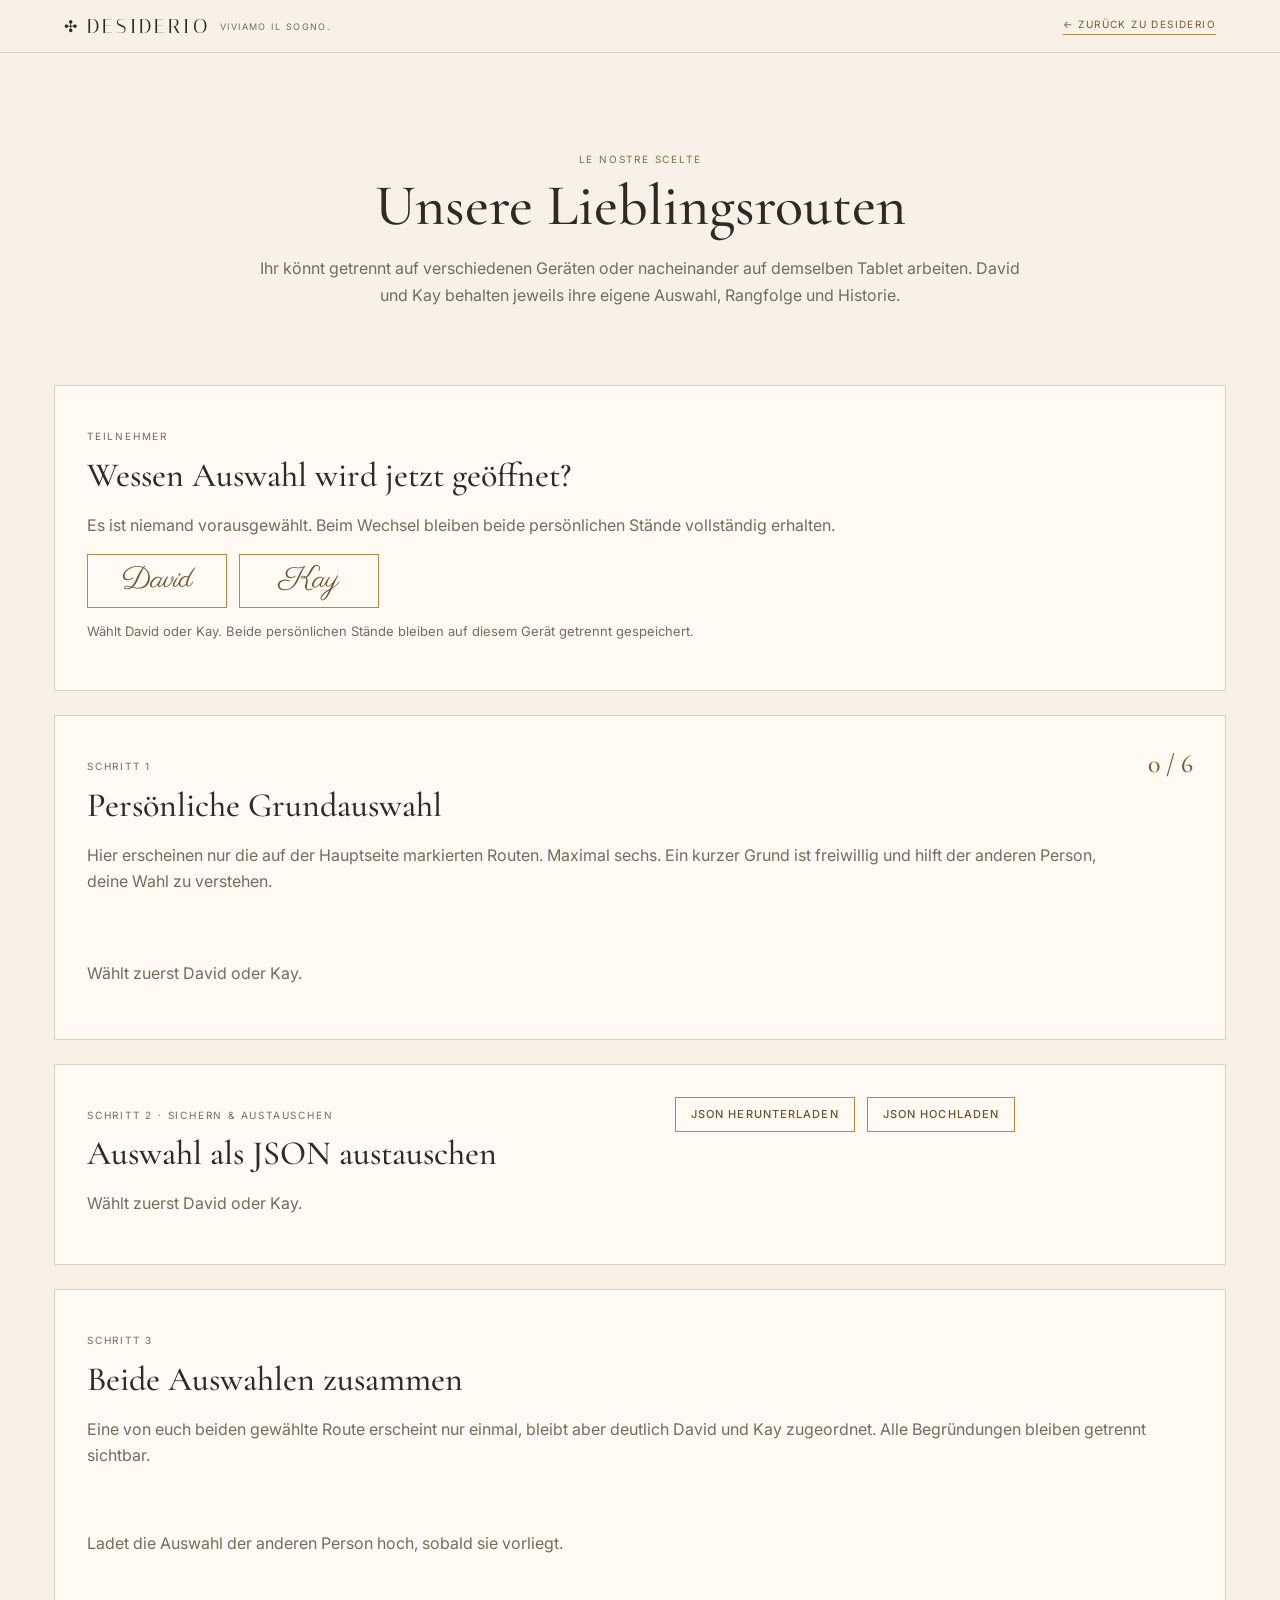
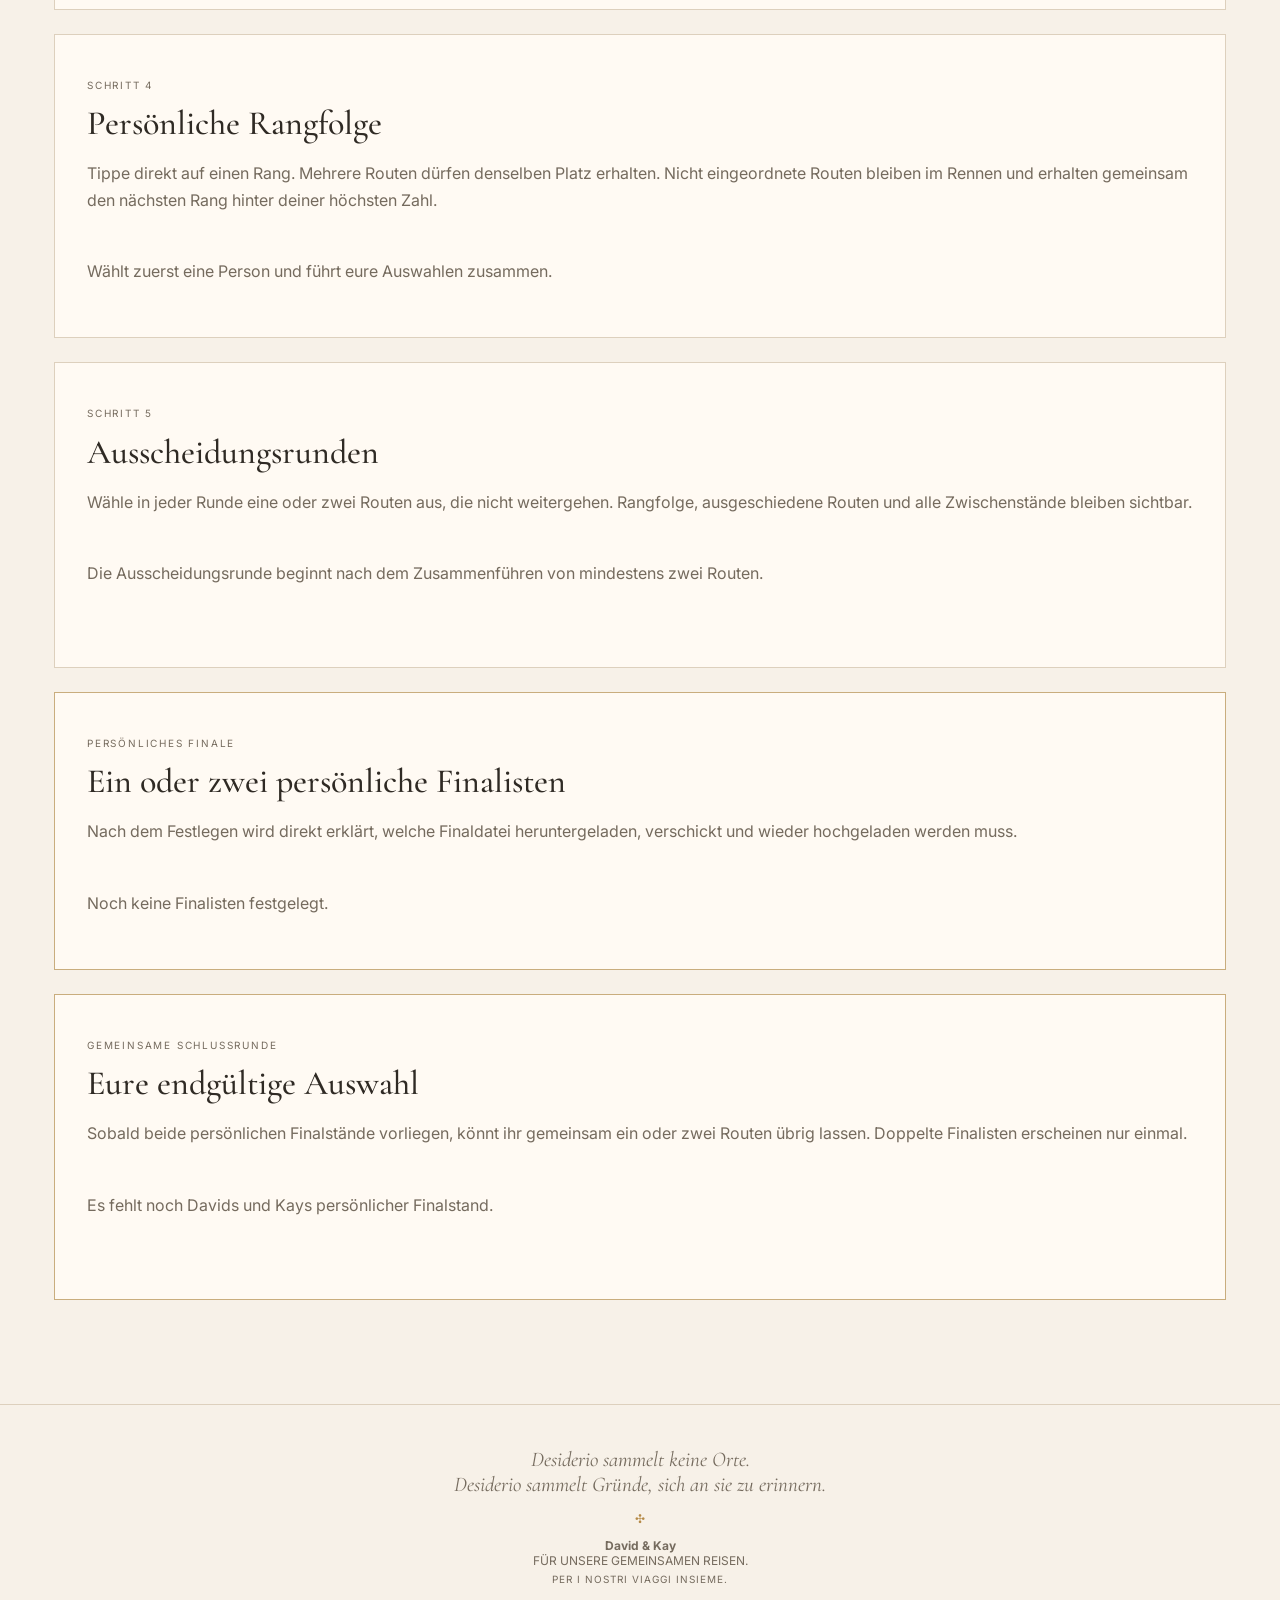
==== commit d45f76c2: "Rebrand favorites page to Desiderio and clarify shared-device use" ====
--- a/lieblingsrouten.html
+++ b/lieblingsrouten.html
@@ -3,27 +3,27 @@
 <head>
   <meta charset="utf-8">
   <meta name="viewport" content="width=device-width,initial-scale=1,viewport-fit=cover">
-  <meta name="description" content="Incanto Lieblingsrouten – gemeinsame Reiseentscheidung von David und Kay.">
-  <title>Lieblingsrouten · Incanto</title>
+  <meta name="description" content="Desiderio Lieblingsrouten – gemeinsame Reiseentscheidung von David und Kay.">
+  <title>Lieblingsrouten · Desiderio</title>
   <link rel="preconnect" href="https://fonts.googleapis.com">
   <link rel="preconnect" href="https://fonts.gstatic.com" crossorigin>
-  <link href="https://fonts.googleapis.com/css2?family=Cormorant+Garamond:wght@400;500;600&family=Inter:wght@300;400;500&family=Italiana&display=swap" rel="stylesheet">
-  <link rel="stylesheet" href="favorites.css?v=20260722-3">
+  <link href="https://fonts.googleapis.com/css2?family=Cormorant+Garamond:wght@400;500;600&family=Inter:wght@300;400;500&family=Italiana&family=Parisienne&display=swap" rel="stylesheet">
+  <link rel="stylesheet" href="favorites.css?v=20260722-4">
 </head>
 <body>
-<header class="fav-topbar"><a href="index.html" class="fav-brand">✣ <strong>INCANTO</strong><span>VIVIAMO IL SOGNO.</span></a><a href="index.html" class="fav-back">← ZURÜCK ZU INCANTO</a></header>
+<header class="fav-topbar"><a href="index.html" class="fav-brand">✣ <strong>DESIDERIO</strong><span>VIVIAMO IL SOGNO.</span></a><a href="index.html" class="fav-back">← ZURÜCK ZU DESIDERIO</a></header>
 <main>
-  <section class="fav-hero"><p class="eyebrow">LE NOSTRE SCELTE</p><h1>Unsere Lieblingsrouten</h1><p>Jeder wählt in Ruhe. Danach werden beide Stände zusammengeführt, gelesen, eingeordnet und Schritt für Schritt auf ein oder zwei persönliche Finalisten reduziert.</p></section>
-  <section class="fav-panel" id="identityPanel"><div><p class="step">TEILNEHMER</p><h2>Für wen ist diese Auswahl?</h2><p>Die Auswahl von der Hauptseite wird übernommen. Ihr könnt hier bei Bedarf zwischen David und Kay wechseln.</p></div><div class="identity-buttons"><button type="button" data-person="david">David</button><button type="button" data-person="kay">Kay</button></div><p id="activePerson" class="status-line">Noch keine Person gewählt.</p></section>
-  <section class="fav-panel"><div class="panel-heading"><div><p class="step">SCHRITT 1</p><h2>Persönliche Grundauswahl</h2><p>Hier erscheinen ausschließlich die Routen, die auf der Hauptseite mit einem Herz markiert wurden. Maximal sechs. Ein kurzer Grund ist freiwillig, hilft dem anderen aber später, deine Auswahl wirklich zu verstehen.</p></div><strong id="selectionCount">0 / 6</strong></div><div id="routePicker" class="route-picker"></div></section>
-  <section class="fav-panel file-panel"><div><p class="step">SCHRITT 2 · SICHERN &amp; AUSTAUSCHEN</p><h2>Auswahl als JSON austauschen</h2><p>Der Stand bleibt auf diesem Gerät gespeichert. Sichere ihn zusätzlich als JSON-Datei, damit du ihn verschicken, auf einem anderen Gerät öffnen oder später fortsetzen kannst.</p></div><div class="file-actions"><button type="button" id="exportState">JSON herunterladen</button><label class="upload-button">JSON hochladen<input id="importState" type="file" accept="application/json,.json"></label></div><p id="fileStatus" class="status-line"></p></section>
-  <section class="fav-panel" id="combinedPanel"><div class="panel-heading"><div><p class="step">SCHRITT 3</p><h2>Beide Auswahlen zusammen</h2><p>Nach dem Import stehen eigene und fremde Wahl gemeinsam bereit. Eine von euch beiden gewählte Route erscheint nur einmal, bleibt aber deutlich David und Kay zugeordnet. Alle Begründungen bleiben getrennt sichtbar.</p></div><span id="combinedCount"></span></div><div id="combinedRoutes" class="combined-routes empty-state">Lade die Auswahl des anderen hoch, sobald sie vorliegt.</div></section>
-  <section class="fav-panel" id="rankingPanel"><div><p class="step">SCHRITT 4</p><h2>Persönliche Rangfolge</h2><p>Vergib nur dort einen Rang, wo du schon eine Reihenfolge fühlst. Mehrere Routen dürfen denselben Platz erhalten. Nicht eingeordnete Routen bleiben im Rennen und stehen gemeinsam auf dem nächsten Rang hinter deiner höchsten Zahl.</p></div><div id="rankingRoutes" class="ranking-routes empty-state">Die Rangfolge erscheint, sobald Routen im gemeinsamen Stand liegen.</div></section>
-  <section class="fav-panel" id="roundsPanel"><div><p class="step">SCHRITT 5</p><h2>Ruhige Ausscheidungsrunden</h2><p>Wähle in jeder Runde eine oder zwei Routen, die du vorerst loslassen möchtest. Die bisherige Rangfolge bleibt sichtbar. Frühere Runden und alle weitergeführten Routen bleiben in der Historie nachvollziehbar.</p></div><div id="activeRound" class="active-round empty-state">Noch keine gemeinsame Kandidatenliste vorhanden.</div><div id="roundHistory" class="round-history"></div></section>
-  <section class="fav-panel final-panel"><div><p class="step">PERSÖNLICHES FINALE</p><h2>Ein oder zwei persönliche Finalisten</h2><p>Nach dem Festlegen kannst du den vollständigen Finalstand direkt hier herunterladen und mit der anderen Person für die gemeinsame Schlussrunde austauschen.</p></div><div id="finalists" class="finalists empty-state">Noch keine Finalisten festgelegt.</div></section>
-  <section class="fav-panel shared-final-panel"><div><p class="step">GEMEINSAME SCHLUSSRUNDE</p><h2>Eure endgültige Auswahl</h2><p>Dieser Bereich wird aktiv, sobald beide persönlichen Finalstände eingelesen sind. Öffnet ihn gemeinsam. Bis zu vier Finalisten werden zusammengeführt, ohne doppelte Routen doppelt anzuzeigen. Ihr entscheidet bewusst, welche ein oder zwei Routen am Ende bleiben.</p></div><div id="sharedFinal" class="active-round empty-state">Es fehlen noch beide persönlichen Finalstände.</div><div id="sharedHistory" class="round-history"></div></section>
+  <section class="fav-hero"><p class="eyebrow">LE NOSTRE SCELTE</p><h1>Unsere Lieblingsrouten</h1><p>Ihr könnt getrennt auf verschiedenen Geräten oder nacheinander auf demselben Tablet arbeiten. David und Kay behalten jeweils ihre eigene Auswahl, Rangfolge und Historie.</p></section>
+  <section class="fav-panel" id="identityPanel"><div><p class="step">TEILNEHMER</p><h2>Wessen Auswahl wird jetzt geöffnet?</h2><p>Es ist niemand vorausgewählt. Beim Wechsel bleiben beide persönlichen Stände vollständig erhalten.</p></div><div class="identity-buttons"><button type="button" data-person="david">David</button><button type="button" data-person="kay">Kay</button></div><p id="activePerson" class="status-line"></p></section>
+  <section class="fav-panel"><div class="panel-heading"><div><p class="step">SCHRITT 1</p><h2>Persönliche Grundauswahl</h2><p>Hier erscheinen nur die auf der Hauptseite markierten Routen. Maximal sechs. Ein kurzer Grund ist freiwillig und hilft der anderen Person, deine Wahl zu verstehen.</p></div><strong id="selectionCount">0 / 6</strong></div><div id="routePicker" class="route-picker"></div></section>
+  <section class="fav-panel file-panel"><div><p class="step">SCHRITT 2 · SICHERN &amp; AUSTAUSCHEN</p><h2>Auswahl als JSON austauschen</h2><p>Wählt zuerst David oder Kay.</p></div><div class="file-actions"><button type="button" id="exportState">JSON herunterladen</button><label class="upload-button">JSON hochladen<input id="importState" type="file" accept="application/json,.json"></label></div><p id="fileStatus" class="status-line"></p></section>
+  <section class="fav-panel" id="combinedPanel"><div class="panel-heading"><div><p class="step">SCHRITT 3</p><h2>Beide Auswahlen zusammen</h2><p>Eine von euch beiden gewählte Route erscheint nur einmal, bleibt aber deutlich David und Kay zugeordnet. Alle Begründungen bleiben getrennt sichtbar.</p></div><span id="combinedCount"></span></div><div id="combinedRoutes" class="combined-routes empty-state"></div></section>
+  <section class="fav-panel" id="rankingPanel"><div><p class="step">SCHRITT 4</p><h2>Persönliche Rangfolge</h2><p>Tippe direkt auf einen Rang. Mehrere Routen dürfen denselben Platz erhalten. Nicht eingeordnete Routen bleiben im Rennen und erhalten gemeinsam den nächsten Rang hinter deiner höchsten Zahl.</p></div><div id="rankingRoutes" class="ranking-routes empty-state"></div></section>
+  <section class="fav-panel" id="roundsPanel"><div><p class="step">SCHRITT 5</p><h2>Ausscheidungsrunden</h2><p>Wähle in jeder Runde eine oder zwei Routen aus, die nicht weitergehen. Rangfolge, ausgeschiedene Routen und alle Zwischenstände bleiben sichtbar.</p></div><div id="activeRound" class="active-round empty-state"></div><div id="roundHistory" class="round-history"></div></section>
+  <section class="fav-panel final-panel"><div><p class="step">PERSÖNLICHES FINALE</p><h2>Ein oder zwei persönliche Finalisten</h2><p>Nach dem Festlegen wird direkt erklärt, welche Finaldatei heruntergeladen, verschickt und wieder hochgeladen werden muss.</p></div><div id="finalists" class="finalists empty-state"></div></section>
+  <section class="fav-panel shared-final-panel"><div><p class="step">GEMEINSAME SCHLUSSRUNDE</p><h2>Eure endgültige Auswahl</h2><p>Sobald beide persönlichen Finalstände vorliegen, könnt ihr gemeinsam ein oder zwei Routen übrig lassen. Doppelte Finalisten erscheinen nur einmal.</p></div><div id="sharedFinal" class="active-round empty-state"></div><div id="sharedHistory" class="round-history"></div></section>
 </main>
-<footer><blockquote><em>Incanto sammelt keine Orte.<br>Incanto sammelt Gründe, sich an sie zu erinnern.</em></blockquote><span>✣</span><p><strong>David &amp; Kay</strong><br>FÜR UNSERE GEMEINSAMEN REISEN.</p></footer>
-<script src="favorites.js?v=20260722-3"></script>
+<footer><blockquote><em>Desiderio sammelt keine Orte.<br>Desiderio sammelt Gründe, sich an sie zu erinnern.</em></blockquote><span>✣</span><p><strong>David &amp; Kay</strong><br>FÜR UNSERE GEMEINSAMEN REISEN.<small>PER I NOSTRI VIAGGI INSIEME.</small></p></footer>
+<script src="favorites.js?v=20260722-4"></script>
 </body>
 </html>
--- a/favorites.css
+++ b/favorites.css
@@ -1 +1 @@
-:root{--ink:#2f2a24;--muted:#756b5e;--paper:#f7f1e8;--panel:#fffaf3;--gold:#b58a47;--line:#ddd0bd}*{box-sizing:border-box}html{scroll-behavior:smooth}body{margin:0;background:var(--paper);color:var(--ink);font-family:Inter,sans-serif}.fav-topbar{position:sticky;top:0;z-index:20;display:flex;justify-content:space-between;align-items:center;padding:14px 5vw;background:rgba(247,241,232,.96);backdrop-filter:blur(10px);border-bottom:1px solid var(--line)}.fav-brand{display:flex;align-items:center;gap:10px;color:var(--ink);text-decoration:none}.fav-brand strong{font:500 20px Italiana,serif;letter-spacing:.16em}.fav-brand span{font-size:9px;letter-spacing:.16em;color:var(--muted)}.fav-back{font-size:10px;letter-spacing:.14em;color:#76592f;text-decoration:none;border-bottom:1px solid var(--gold);padding-bottom:4px}main{max-width:1220px;margin:0 auto;padding:0 24px 80px}.fav-hero{text-align:center;padding:90px 12px 52px}.eyebrow,.step{font-size:10px;letter-spacing:.18em;color:#8a6a39}.fav-hero h1,.fav-panel h2{font-family:'Cormorant Garamond',serif;font-weight:500}.fav-hero h1{font-size:58px;line-height:1;margin:12px 0 20px}.fav-hero>p:last-child{max-width:760px;margin:auto;color:var(--muted);line-height:1.7}.fav-panel{margin:24px 0;padding:32px;background:var(--panel);border:1px solid var(--line)}.fav-panel h2{font-size:34px;margin:4px 0 8px}.fav-panel p{line-height:1.65;color:var(--muted)}.panel-heading,.file-panel{display:flex;justify-content:space-between;gap:30px;align-items:flex-start}.panel-heading>strong{font:500 26px 'Cormorant Garamond',serif;color:#7a5a2f;white-space:nowrap}.identity-buttons,.file-actions,.card-actions{display:flex;gap:12px;flex-wrap:wrap}.identity-buttons button,.file-actions button,.upload-button,.round-actions button,.route-card button,.combined-card a,.card-actions a,.final-export button{border:1px solid var(--gold);background:transparent;color:#6d512d;padding:11px 15px;font:500 11px/1 Inter,sans-serif;letter-spacing:.1em;text-transform:uppercase;cursor:pointer;text-decoration:none}.identity-buttons button.active{background:var(--gold);color:white}.upload-button input{display:none}.status-line{min-height:24px;font-size:13px}.route-picker{display:grid;grid-template-columns:repeat(3,minmax(0,1fr));gap:18px;margin-top:28px}.route-card,.combined-card,.rank-card,.round-card{border:1px solid var(--line);background:white}.route-card img,.combined-card img{width:100%;height:150px;object-fit:cover}.route-copy,.combined-copy,.rank-card,.round-card{padding:18px}.route-card h3,.combined-card h3,.rank-card h3,.round-card h3{font:500 25px/1.05 'Cormorant Garamond',serif;margin:6px 0 9px}.route-meta{font-size:11px;color:var(--muted);letter-spacing:.05em}.route-card.selected{outline:2px solid var(--gold);outline-offset:2px}.route-card textarea{width:100%;min-height:76px;margin:12px 0;border:1px solid var(--line);padding:10px;font:400 13px/1.45 Inter,sans-serif;resize:vertical}.combined-routes,.ranking-routes,.finalists{display:grid;grid-template-columns:repeat(2,minmax(0,1fr));gap:18px;margin-top:24px}.combined-card{display:grid;grid-template-columns:150px 1fr}.combined-card img{height:100%;min-height:175px}.choice-badges{display:flex;gap:7px;flex-wrap:wrap}.badge{font-size:10px;padding:5px 8px;border:1px solid var(--line)}.badge.both{border-color:var(--gold);color:#755528}.reason{font-size:13px;padding-left:12px;border-left:2px solid #d7c19b}.rank-card{display:grid;grid-template-columns:1fr auto;align-items:center;gap:16px}.rank-card label{display:grid;gap:6px;font-size:10px;letter-spacing:.1em;text-transform:uppercase;color:var(--muted)}.rank-card select{min-width:92px;padding:9px 28px 9px 10px;border:1px solid var(--line);background:white;color:var(--ink);font:500 14px Inter,sans-serif}.rank-card small{display:block;margin-top:8px;color:#8a6a39}.active-round{margin-top:24px}.round-grid{display:grid;grid-template-columns:repeat(2,minmax(0,1fr));gap:14px}.round-card label{display:flex;gap:10px;align-items:flex-start}.round-actions{display:flex;gap:10px;margin-top:18px;flex-wrap:wrap}.round-history{margin-top:28px}.history-entry{border-top:1px solid var(--line);padding:18px 0}.history-entry h4{margin:0 0 8px;font-family:'Cormorant Garamond',serif;font-size:23px}.empty-state{display:block;color:var(--muted);padding:24px 0}.final-panel{border-color:#c9ad7d}.final-export{grid-column:1/-1;margin-top:8px}footer{text-align:center;padding:42px 20px;color:var(--muted);font-size:12px;border-top:1px solid var(--line)}footer blockquote{margin:0 0 14px;font-family:'Cormorant Garamond',serif;font-size:21px}footer span{color:var(--gold)}@media(max-width:850px){.route-picker{grid-template-columns:repeat(2,minmax(0,1fr))}.panel-heading,.file-panel{display:block}.panel-heading>strong{display:block;margin-top:12px}.combined-card{grid-template-columns:120px 1fr}}@media(max-width:600px){main{padding:0 14px 60px}.fav-topbar{padding:12px 14px}.fav-brand span{display:none}.fav-hero{padding:62px 8px 34px}.fav-hero h1{font-size:42px}.fav-panel{padding:22px 16px}.fav-panel h2{font-size:29px}.route-picker,.combined-routes,.ranking-routes,.round-grid,.finalists{grid-template-columns:1fr}.combined-card{grid-template-columns:105px 1fr}.combined-card img{min-height:190px}.rank-card{grid-template-columns:1fr}.card-actions{display:grid}.card-actions>*{text-align:center}}+:root{--ink:#2f2a24;--muted:#756b5e;--paper:#f7f1e8;--panel:#fffaf3;--gold:#b58a47;--line:#ddd0bd}*{box-sizing:border-box}html{scroll-behavior:smooth}body{margin:0;background:var(--paper);color:var(--ink);font-family:Inter,sans-serif}.fav-topbar{position:sticky;top:0;z-index:20;display:flex;justify-content:space-between;align-items:center;padding:14px 5vw;background:rgba(247,241,232,.96);backdrop-filter:blur(10px);border-bottom:1px solid var(--line)}.fav-brand{display:flex;align-items:center;gap:10px;color:var(--ink);text-decoration:none}.fav-brand strong{font:500 20px Italiana,serif;letter-spacing:.16em}.fav-brand span{font-size:9px;letter-spacing:.16em;color:var(--muted)}.fav-back{font-size:10px;letter-spacing:.14em;color:#76592f;text-decoration:none;border-bottom:1px solid var(--gold);padding-bottom:4px}main{max-width:1220px;margin:0 auto;padding:0 24px 80px}.fav-hero{text-align:center;padding:90px 12px 52px}.eyebrow,.step{font-size:10px;letter-spacing:.18em;color:#8a6a39}.fav-hero h1,.fav-panel h2{font-family:'Cormorant Garamond',serif;font-weight:500}.fav-hero h1{font-size:58px;line-height:1;margin:12px 0 20px}.fav-hero>p:last-child{max-width:760px;margin:auto;color:var(--muted);line-height:1.7}.fav-panel{margin:24px 0;padding:32px;background:var(--panel);border:1px solid var(--line)}.fav-panel h2{font-size:34px;margin:4px 0 8px}.fav-panel p{line-height:1.65;color:var(--muted)}.panel-heading,.file-panel{display:flex;justify-content:space-between;gap:30px;align-items:flex-start}.panel-heading>strong{font:500 26px 'Cormorant Garamond',serif;color:#7a5a2f;white-space:nowrap}.identity-buttons,.file-actions,.card-actions{display:flex;gap:12px;flex-wrap:wrap}.identity-buttons button{min-width:140px;border:1px solid var(--gold);background:transparent;color:#6d512d;padding:10px 18px 12px;font:400 30px/1 Parisienne,cursive;cursor:pointer}.identity-buttons button.active{background:var(--gold);color:white}.file-actions button,.upload-button,.round-actions button,.route-card button,.combined-card a,.card-actions a,.final-export button,.final-exchange button{border:1px solid var(--gold);background:transparent;color:#6d512d;padding:11px 15px;font:500 11px/1 Inter,sans-serif;letter-spacing:.1em;text-transform:uppercase;cursor:pointer;text-decoration:none}.upload-button input{display:none}.status-line{min-height:24px;font-size:13px}.route-picker{display:grid;grid-template-columns:repeat(3,minmax(0,1fr));gap:18px;margin-top:28px}.route-card,.combined-card,.rank-card,.round-card{border:1px solid var(--line);background:white}.route-card img,.combined-card img{width:100%;height:150px;object-fit:cover}.route-copy,.combined-copy,.rank-card,.round-card{padding:18px}.route-card h3,.combined-card h3,.rank-card h3,.round-card h3{font:500 25px/1.05 'Cormorant Garamond',serif;margin:6px 0 9px}.route-meta{font-size:11px;color:var(--muted);letter-spacing:.05em}.route-card.selected{outline:2px solid var(--gold);outline-offset:2px}.route-card textarea{width:100%;min-height:76px;margin:12px 0;border:1px solid var(--line);padding:10px;font:400 13px/1.45 Inter,sans-serif;resize:vertical}.combined-routes,.ranking-routes,.finalists{display:grid;grid-template-columns:repeat(2,minmax(0,1fr));gap:18px;margin-top:24px}.combined-card{display:grid;grid-template-columns:150px 1fr}.combined-card img{height:100%;min-height:175px}.choice-badges{display:flex;gap:7px;flex-wrap:wrap}.badge{font-size:10px;padding:5px 8px;border:1px solid var(--line)}.badge.both{border-color:var(--gold);color:#755528}.reason{font-size:13px;padding-left:12px;border-left:2px solid #d7c19b}.rank-card{display:grid;grid-template-columns:minmax(0,1fr) auto;align-items:center;gap:16px}.rank-card small{display:block;margin-top:8px;color:#8a6a39}.rank-buttons{display:flex;gap:5px;flex-wrap:wrap;justify-content:flex-end;max-width:340px}.rank-buttons button{width:34px;height:34px;border:1px solid var(--line);background:white;color:var(--ink);cursor:pointer}.rank-buttons button.active{background:var(--gold);border-color:var(--gold);color:white}.active-round{margin-top:24px}.round-grid{display:grid;grid-template-columns:repeat(2,minmax(0,1fr));gap:14px}.round-card label{display:flex;gap:10px;align-items:flex-start}.round-actions{display:flex;gap:10px;margin-top:18px;flex-wrap:wrap}.round-history{margin-top:28px}.history-entry{border-top:1px solid var(--line);padding:18px 0}.history-entry h4{margin:0 0 8px;font-family:'Cormorant Garamond',serif;font-size:23px}.empty-state{display:block;color:var(--muted);padding:24px 0}.final-panel,.shared-final-panel{border-color:#c9ad7d}.final-exchange{grid-column:1/-1;padding:24px;margin-top:8px;border:1px solid #c9ad7d;background:#fbf5eb}.final-exchange h3{font:500 28px 'Cormorant Garamond',serif;margin:0 0 8px}footer{text-align:center;padding:42px 20px;color:var(--muted);font-size:12px;border-top:1px solid var(--line)}footer blockquote{margin:0 0 14px;font-family:'Cormorant Garamond',serif;font-size:21px}footer span{color:var(--gold)}footer small{display:block;margin-top:5px;letter-spacing:.1em}@media(max-width:850px){.route-picker{grid-template-columns:repeat(2,minmax(0,1fr))}.panel-heading,.file-panel{display:block}.panel-heading>strong{display:block;margin-top:12px}.combined-card{grid-template-columns:120px 1fr}.rank-card{grid-template-columns:1fr}.rank-buttons{justify-content:flex-start;max-width:none}}@media(max-width:600px){main{padding:0 14px 60px}.fav-topbar{padding:12px 14px}.fav-brand span{display:none}.fav-hero{padding:62px 8px 34px}.fav-hero h1{font-size:42px}.fav-panel{padding:22px 16px}.fav-panel h2{font-size:29px}.route-picker,.combined-routes,.ranking-routes,.round-grid,.finalists{grid-template-columns:1fr}.combined-card{grid-template-columns:105px 1fr}.combined-card img{min-height:190px}.card-actions{display:grid}.card-actions>*{text-align:center}.identity-buttons button{min-width:112px;font-size:27px}.rank-buttons button{width:32px;height:32px}}
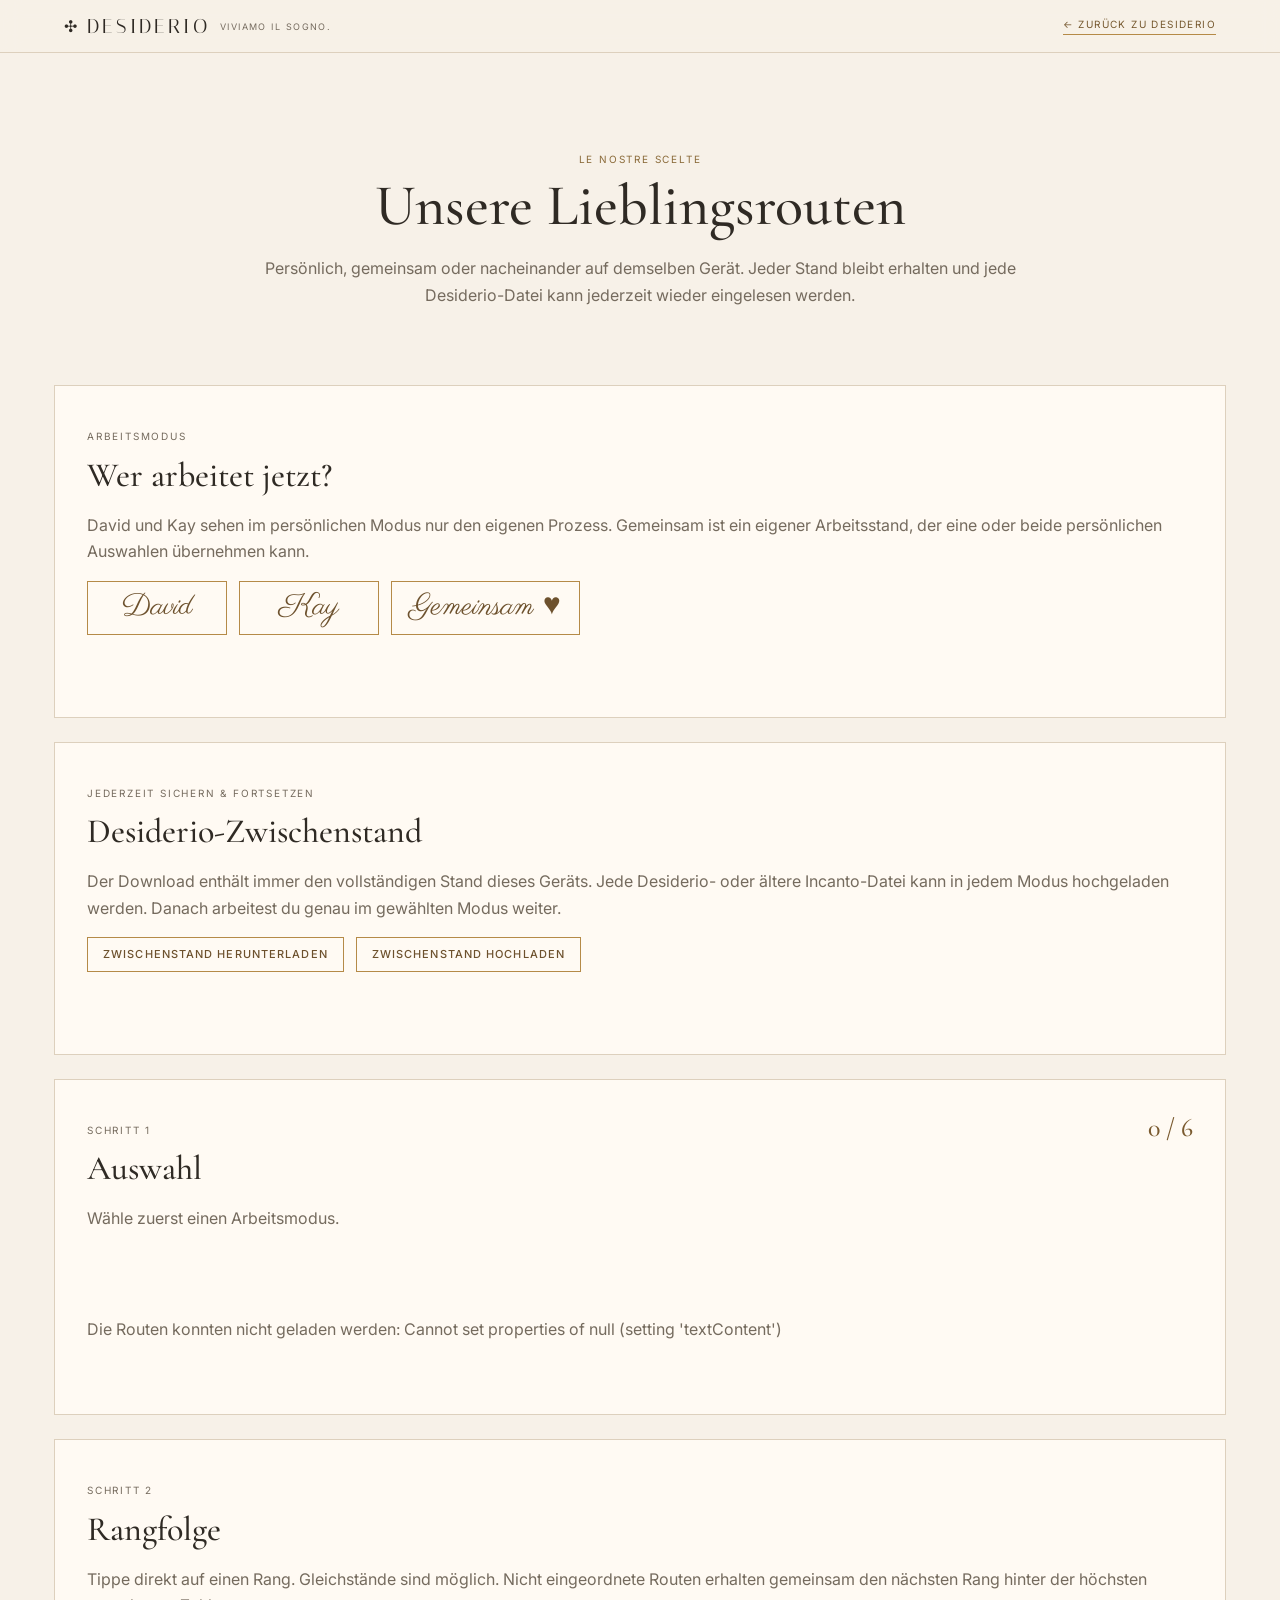
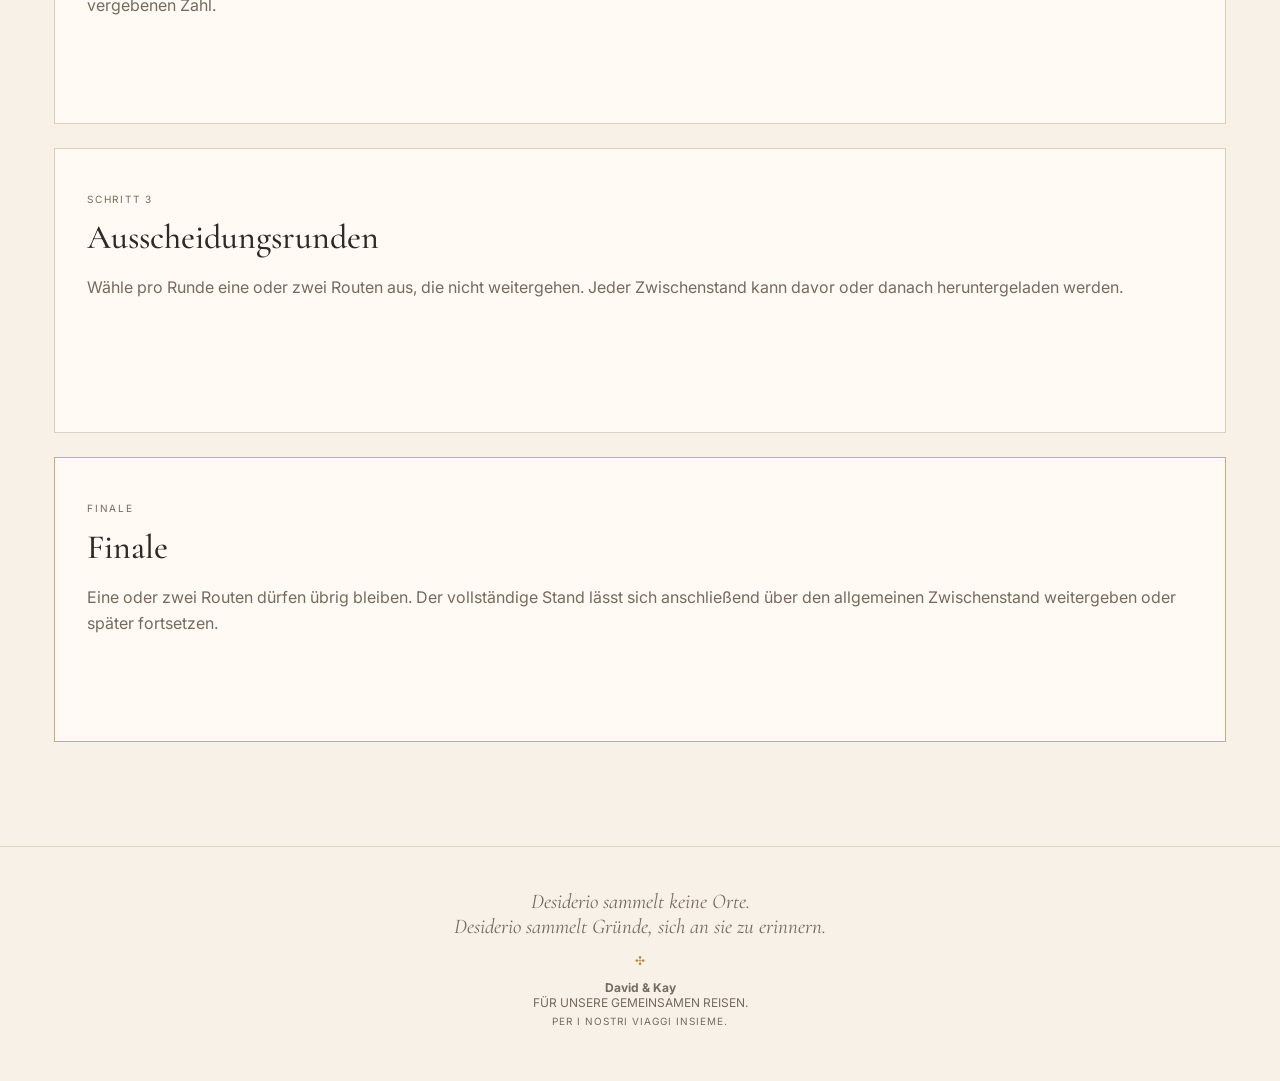
==== commit 08c6435c: "Redesign favorites workflow around universal checkpoints and shared mode" ====
--- a/lieblingsrouten.html
+++ b/lieblingsrouten.html
@@ -3,27 +3,53 @@
 <head>
   <meta charset="utf-8">
   <meta name="viewport" content="width=device-width,initial-scale=1,viewport-fit=cover">
-  <meta name="description" content="Desiderio Lieblingsrouten – gemeinsame Reiseentscheidung von David und Kay.">
+  <meta name="description" content="Desiderio Lieblingsrouten – persönliche und gemeinsame Reiseentscheidung von David und Kay.">
   <title>Lieblingsrouten · Desiderio</title>
   <link rel="preconnect" href="https://fonts.googleapis.com">
   <link rel="preconnect" href="https://fonts.gstatic.com" crossorigin>
   <link href="https://fonts.googleapis.com/css2?family=Cormorant+Garamond:wght@400;500;600&family=Inter:wght@300;400;500&family=Italiana&family=Parisienne&display=swap" rel="stylesheet">
-  <link rel="stylesheet" href="favorites.css?v=20260722-4">
+  <link rel="stylesheet" href="favorites.css?v=20260722-5">
 </head>
 <body>
 <header class="fav-topbar"><a href="index.html" class="fav-brand">✣ <strong>DESIDERIO</strong><span>VIVIAMO IL SOGNO.</span></a><a href="index.html" class="fav-back">← ZURÜCK ZU DESIDERIO</a></header>
 <main>
-  <section class="fav-hero"><p class="eyebrow">LE NOSTRE SCELTE</p><h1>Unsere Lieblingsrouten</h1><p>Ihr könnt getrennt auf verschiedenen Geräten oder nacheinander auf demselben Tablet arbeiten. David und Kay behalten jeweils ihre eigene Auswahl, Rangfolge und Historie.</p></section>
-  <section class="fav-panel" id="identityPanel"><div><p class="step">TEILNEHMER</p><h2>Wessen Auswahl wird jetzt geöffnet?</h2><p>Es ist niemand vorausgewählt. Beim Wechsel bleiben beide persönlichen Stände vollständig erhalten.</p></div><div class="identity-buttons"><button type="button" data-person="david">David</button><button type="button" data-person="kay">Kay</button></div><p id="activePerson" class="status-line"></p></section>
-  <section class="fav-panel"><div class="panel-heading"><div><p class="step">SCHRITT 1</p><h2>Persönliche Grundauswahl</h2><p>Hier erscheinen nur die auf der Hauptseite markierten Routen. Maximal sechs. Ein kurzer Grund ist freiwillig und hilft der anderen Person, deine Wahl zu verstehen.</p></div><strong id="selectionCount">0 / 6</strong></div><div id="routePicker" class="route-picker"></div></section>
-  <section class="fav-panel file-panel"><div><p class="step">SCHRITT 2 · SICHERN &amp; AUSTAUSCHEN</p><h2>Auswahl als JSON austauschen</h2><p>Wählt zuerst David oder Kay.</p></div><div class="file-actions"><button type="button" id="exportState">JSON herunterladen</button><label class="upload-button">JSON hochladen<input id="importState" type="file" accept="application/json,.json"></label></div><p id="fileStatus" class="status-line"></p></section>
-  <section class="fav-panel" id="combinedPanel"><div class="panel-heading"><div><p class="step">SCHRITT 3</p><h2>Beide Auswahlen zusammen</h2><p>Eine von euch beiden gewählte Route erscheint nur einmal, bleibt aber deutlich David und Kay zugeordnet. Alle Begründungen bleiben getrennt sichtbar.</p></div><span id="combinedCount"></span></div><div id="combinedRoutes" class="combined-routes empty-state"></div></section>
-  <section class="fav-panel" id="rankingPanel"><div><p class="step">SCHRITT 4</p><h2>Persönliche Rangfolge</h2><p>Tippe direkt auf einen Rang. Mehrere Routen dürfen denselben Platz erhalten. Nicht eingeordnete Routen bleiben im Rennen und erhalten gemeinsam den nächsten Rang hinter deiner höchsten Zahl.</p></div><div id="rankingRoutes" class="ranking-routes empty-state"></div></section>
-  <section class="fav-panel" id="roundsPanel"><div><p class="step">SCHRITT 5</p><h2>Ausscheidungsrunden</h2><p>Wähle in jeder Runde eine oder zwei Routen aus, die nicht weitergehen. Rangfolge, ausgeschiedene Routen und alle Zwischenstände bleiben sichtbar.</p></div><div id="activeRound" class="active-round empty-state"></div><div id="roundHistory" class="round-history"></div></section>
-  <section class="fav-panel final-panel"><div><p class="step">PERSÖNLICHES FINALE</p><h2>Ein oder zwei persönliche Finalisten</h2><p>Nach dem Festlegen wird direkt erklärt, welche Finaldatei heruntergeladen, verschickt und wieder hochgeladen werden muss.</p></div><div id="finalists" class="finalists empty-state"></div></section>
-  <section class="fav-panel shared-final-panel"><div><p class="step">GEMEINSAME SCHLUSSRUNDE</p><h2>Eure endgültige Auswahl</h2><p>Sobald beide persönlichen Finalstände vorliegen, könnt ihr gemeinsam ein oder zwei Routen übrig lassen. Doppelte Finalisten erscheinen nur einmal.</p></div><div id="sharedFinal" class="active-round empty-state"></div><div id="sharedHistory" class="round-history"></div></section>
+  <section class="fav-hero"><p class="eyebrow">LE NOSTRE SCELTE</p><h1>Unsere Lieblingsrouten</h1><p>Persönlich, gemeinsam oder nacheinander auf demselben Gerät. Jeder Stand bleibt erhalten und jede Desiderio-Datei kann jederzeit wieder eingelesen werden.</p></section>
+
+  <section class="fav-panel mode-panel" id="identityPanel">
+    <div><p class="step">ARBEITSMODUS</p><h2>Wer arbeitet jetzt?</h2><p>David und Kay sehen im persönlichen Modus nur den eigenen Prozess. Gemeinsam ist ein eigener Arbeitsstand, der eine oder beide persönlichen Auswahlen übernehmen kann.</p></div>
+    <div class="identity-buttons"><button type="button" data-mode="david">David</button><button type="button" data-mode="kay">Kay</button><button type="button" class="together-mode" data-mode="together">Gemeinsam <span aria-hidden="true">♥</span></button></div>
+    <p id="activeMode" class="status-line"></p>
+  </section>
+
+  <section class="fav-panel checkpoint-panel">
+    <div><p class="step">JEDERZEIT SICHERN &amp; FORTSETZEN</p><h2>Desiderio-Zwischenstand</h2><p>Der Download enthält immer den vollständigen Stand dieses Geräts. Jede Desiderio- oder ältere Incanto-Datei kann in jedem Modus hochgeladen werden. Danach arbeitest du genau im gewählten Modus weiter.</p></div>
+    <div class="file-actions"><button type="button" id="exportState">ZWISCHENSTAND HERUNTERLADEN</button><label class="upload-button">ZWISCHENSTAND HOCHLADEN<input id="importState" type="file" multiple accept="application/json,.json"></label></div>
+    <p id="fileStatus" class="status-line"></p>
+  </section>
+
+  <section class="fav-panel" id="selectionPanel">
+    <div class="panel-heading"><div><p class="step">SCHRITT 1</p><h2 id="selectionHeading">Auswahl</h2><p id="selectionIntro">Wähle zuerst einen Arbeitsmodus.</p></div><strong id="selectionCount">0 / 6</strong></div>
+    <div id="sourceStatus" class="source-status"></div>
+    <div id="routePicker" class="route-picker empty-state"></div>
+  </section>
+
+  <section class="fav-panel" id="rankingPanel">
+    <div><p class="step">SCHRITT 2</p><h2>Rangfolge</h2><p>Tippe direkt auf einen Rang. Gleichstände sind möglich. Nicht eingeordnete Routen erhalten gemeinsam den nächsten Rang hinter der höchsten vergebenen Zahl.</p></div>
+    <div id="rankingRoutes" class="ranking-routes empty-state"></div>
+  </section>
+
+  <section class="fav-panel" id="roundsPanel">
+    <div><p class="step">SCHRITT 3</p><h2>Ausscheidungsrunden</h2><p>Wähle pro Runde eine oder zwei Routen aus, die nicht weitergehen. Jeder Zwischenstand kann davor oder danach heruntergeladen werden.</p></div>
+    <div id="activeRound" class="active-round empty-state"></div>
+    <div id="roundHistory" class="round-history"></div>
+  </section>
+
+  <section class="fav-panel final-panel">
+    <div><p class="step">FINALE</p><h2 id="finalHeading">Finale</h2><p>Eine oder zwei Routen dürfen übrig bleiben. Der vollständige Stand lässt sich anschließend über den allgemeinen Zwischenstand weitergeben oder später fortsetzen.</p></div>
+    <div id="finalists" class="finalists empty-state"></div>
+  </section>
 </main>
 <footer><blockquote><em>Desiderio sammelt keine Orte.<br>Desiderio sammelt Gründe, sich an sie zu erinnern.</em></blockquote><span>✣</span><p><strong>David &amp; Kay</strong><br>FÜR UNSERE GEMEINSAMEN REISEN.<small>PER I NOSTRI VIAGGI INSIEME.</small></p></footer>
-<script src="favorites.js?v=20260722-4"></script>
+<script src="favorites.js?v=20260722-5"></script>
 </body>
 </html>
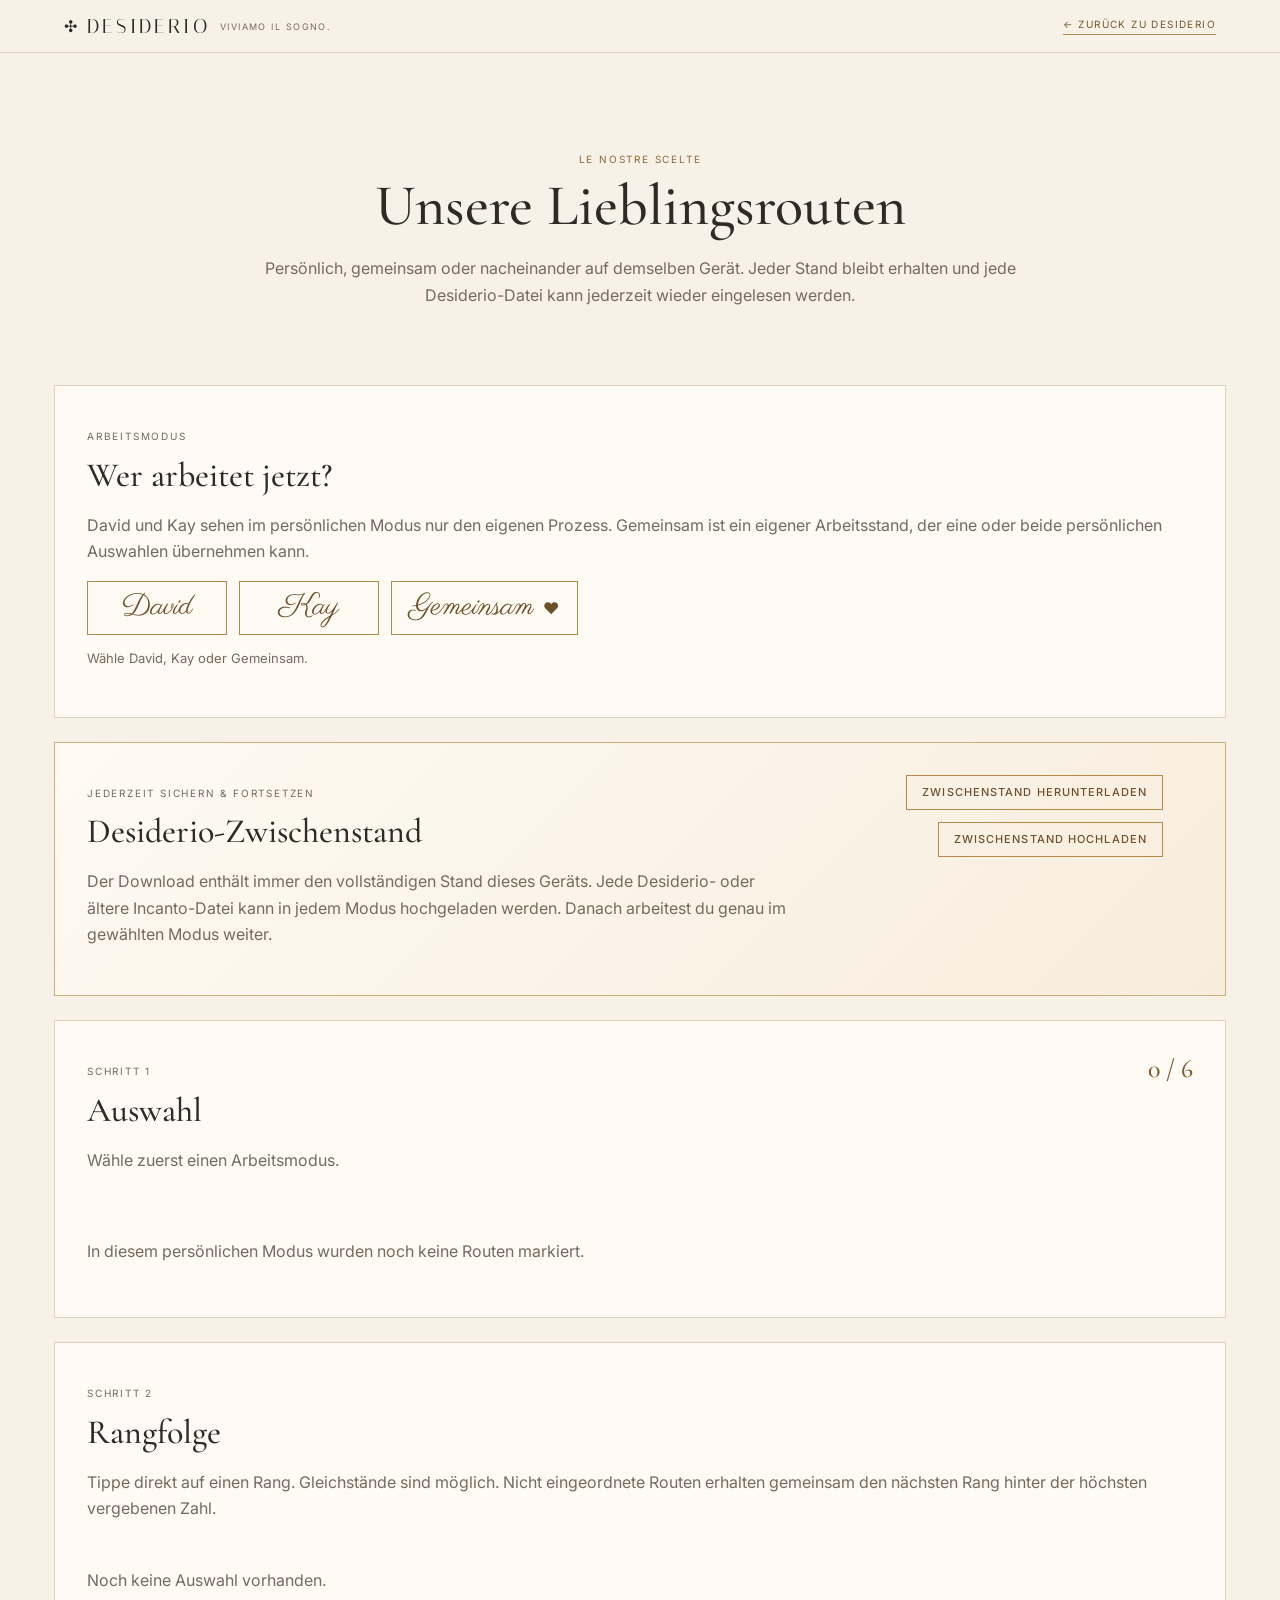
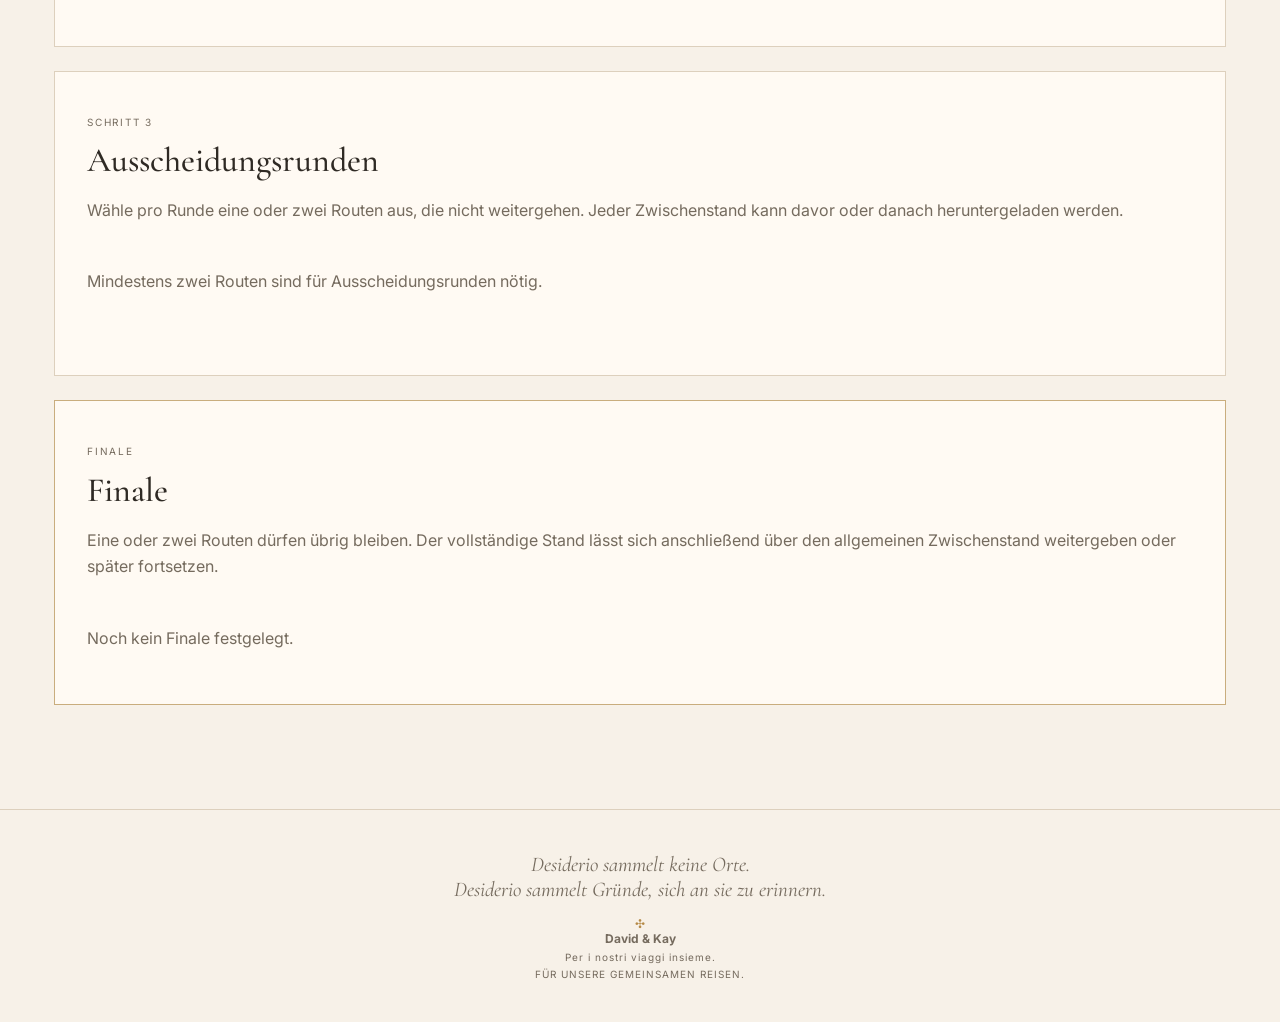
==== commit 99c70dbb: "Correct footer order and spacing on favorites page" ====
--- a/lieblingsrouten.html
+++ b/lieblingsrouten.html
@@ -8,48 +8,20 @@
   <link rel="preconnect" href="https://fonts.googleapis.com">
   <link rel="preconnect" href="https://fonts.gstatic.com" crossorigin>
   <link href="https://fonts.googleapis.com/css2?family=Cormorant+Garamond:wght@400;500;600&family=Inter:wght@300;400;500&family=Italiana&family=Parisienne&display=swap" rel="stylesheet">
-  <link rel="stylesheet" href="favorites.css?v=20260722-5">
+  <link rel="stylesheet" href="favorites.css?v=20260722-6">
 </head>
 <body>
 <header class="fav-topbar"><a href="index.html" class="fav-brand">✣ <strong>DESIDERIO</strong><span>VIVIAMO IL SOGNO.</span></a><a href="index.html" class="fav-back">← ZURÜCK ZU DESIDERIO</a></header>
 <main>
   <section class="fav-hero"><p class="eyebrow">LE NOSTRE SCELTE</p><h1>Unsere Lieblingsrouten</h1><p>Persönlich, gemeinsam oder nacheinander auf demselben Gerät. Jeder Stand bleibt erhalten und jede Desiderio-Datei kann jederzeit wieder eingelesen werden.</p></section>
-
-  <section class="fav-panel mode-panel" id="identityPanel">
-    <div><p class="step">ARBEITSMODUS</p><h2>Wer arbeitet jetzt?</h2><p>David und Kay sehen im persönlichen Modus nur den eigenen Prozess. Gemeinsam ist ein eigener Arbeitsstand, der eine oder beide persönlichen Auswahlen übernehmen kann.</p></div>
-    <div class="identity-buttons"><button type="button" data-mode="david">David</button><button type="button" data-mode="kay">Kay</button><button type="button" class="together-mode" data-mode="together">Gemeinsam <span aria-hidden="true">♥</span></button></div>
-    <p id="activeMode" class="status-line"></p>
-  </section>
-
-  <section class="fav-panel checkpoint-panel">
-    <div><p class="step">JEDERZEIT SICHERN &amp; FORTSETZEN</p><h2>Desiderio-Zwischenstand</h2><p>Der Download enthält immer den vollständigen Stand dieses Geräts. Jede Desiderio- oder ältere Incanto-Datei kann in jedem Modus hochgeladen werden. Danach arbeitest du genau im gewählten Modus weiter.</p></div>
-    <div class="file-actions"><button type="button" id="exportState">ZWISCHENSTAND HERUNTERLADEN</button><label class="upload-button">ZWISCHENSTAND HOCHLADEN<input id="importState" type="file" multiple accept="application/json,.json"></label></div>
-    <p id="fileStatus" class="status-line"></p>
-  </section>
-
-  <section class="fav-panel" id="selectionPanel">
-    <div class="panel-heading"><div><p class="step">SCHRITT 1</p><h2 id="selectionHeading">Auswahl</h2><p id="selectionIntro">Wähle zuerst einen Arbeitsmodus.</p></div><strong id="selectionCount">0 / 6</strong></div>
-    <div id="sourceStatus" class="source-status"></div>
-    <div id="routePicker" class="route-picker empty-state"></div>
-  </section>
-
-  <section class="fav-panel" id="rankingPanel">
-    <div><p class="step">SCHRITT 2</p><h2>Rangfolge</h2><p>Tippe direkt auf einen Rang. Gleichstände sind möglich. Nicht eingeordnete Routen erhalten gemeinsam den nächsten Rang hinter der höchsten vergebenen Zahl.</p></div>
-    <div id="rankingRoutes" class="ranking-routes empty-state"></div>
-  </section>
-
-  <section class="fav-panel" id="roundsPanel">
-    <div><p class="step">SCHRITT 3</p><h2>Ausscheidungsrunden</h2><p>Wähle pro Runde eine oder zwei Routen aus, die nicht weitergehen. Jeder Zwischenstand kann davor oder danach heruntergeladen werden.</p></div>
-    <div id="activeRound" class="active-round empty-state"></div>
-    <div id="roundHistory" class="round-history"></div>
-  </section>
-
-  <section class="fav-panel final-panel">
-    <div><p class="step">FINALE</p><h2 id="finalHeading">Finale</h2><p>Eine oder zwei Routen dürfen übrig bleiben. Der vollständige Stand lässt sich anschließend über den allgemeinen Zwischenstand weitergeben oder später fortsetzen.</p></div>
-    <div id="finalists" class="finalists empty-state"></div>
-  </section>
+  <section class="fav-panel mode-panel" id="identityPanel"><div><p class="step">ARBEITSMODUS</p><h2>Wer arbeitet jetzt?</h2><p>David und Kay sehen im persönlichen Modus nur den eigenen Prozess. Gemeinsam ist ein eigener Arbeitsstand, der eine oder beide persönlichen Auswahlen übernehmen kann.</p></div><div class="identity-buttons"><button type="button" data-mode="david">David</button><button type="button" data-mode="kay">Kay</button><button type="button" class="together-mode" data-mode="together">Gemeinsam <span aria-hidden="true">♥</span></button></div><p id="activeMode" class="status-line"></p></section>
+  <section class="fav-panel checkpoint-panel"><div><p class="step">JEDERZEIT SICHERN &amp; FORTSETZEN</p><h2>Desiderio-Zwischenstand</h2><p>Der Download enthält immer den vollständigen Stand dieses Geräts. Jede Desiderio- oder ältere Incanto-Datei kann in jedem Modus hochgeladen werden. Danach arbeitest du genau im gewählten Modus weiter.</p></div><div class="file-actions"><button type="button" id="exportState">ZWISCHENSTAND HERUNTERLADEN</button><label class="upload-button">ZWISCHENSTAND HOCHLADEN<input id="importState" type="file" multiple accept="application/json,.json"></label></div><p id="fileStatus" class="status-line"></p></section>
+  <section class="fav-panel" id="selectionPanel"><div class="panel-heading"><div><p class="step">SCHRITT 1</p><h2 id="selectionHeading">Auswahl</h2><p id="selectionIntro">Wähle zuerst einen Arbeitsmodus.</p></div><strong id="selectionCount">0 / 6</strong></div><div id="sourceStatus" class="source-status"></div><div id="routePicker" class="route-picker empty-state"></div></section>
+  <section class="fav-panel" id="rankingPanel"><div><p class="step">SCHRITT 2</p><h2>Rangfolge</h2><p>Tippe direkt auf einen Rang. Gleichstände sind möglich. Nicht eingeordnete Routen erhalten gemeinsam den nächsten Rang hinter der höchsten vergebenen Zahl.</p></div><div id="rankingRoutes" class="ranking-routes empty-state"></div></section>
+  <section class="fav-panel" id="roundsPanel"><div><p class="step">SCHRITT 3</p><h2>Ausscheidungsrunden</h2><p>Wähle pro Runde eine oder zwei Routen aus, die nicht weitergehen. Jeder Zwischenstand kann davor oder danach heruntergeladen werden.</p></div><div id="activeRound" class="active-round empty-state"></div><div id="roundHistory" class="round-history"></div></section>
+  <section class="fav-panel final-panel"><div><p class="step">FINALE</p><h2 id="finalHeading">Finale</h2><p>Eine oder zwei Routen dürfen übrig bleiben. Der vollständige Stand lässt sich anschließend über den allgemeinen Zwischenstand weitergeben oder später fortsetzen.</p></div><div id="finalists" class="finalists empty-state"></div></section>
 </main>
-<footer><blockquote><em>Desiderio sammelt keine Orte.<br>Desiderio sammelt Gründe, sich an sie zu erinnern.</em></blockquote><span>✣</span><p><strong>David &amp; Kay</strong><br>FÜR UNSERE GEMEINSAMEN REISEN.<small>PER I NOSTRI VIAGGI INSIEME.</small></p></footer>
+<footer><blockquote><em>Desiderio sammelt keine Orte.<br>Desiderio sammelt Gründe, sich an sie zu erinnern.</em></blockquote><span>✣</span><div class="fav-footer-signature"><strong>David &amp; Kay</strong><small class="fav-footer-italian">Per i nostri viaggi insieme.</small><small>FÜR UNSERE GEMEINSAMEN REISEN.</small></div></footer>
 <script src="favorites.js?v=20260722-5"></script>
 </body>
 </html>
--- a/favorites.css
+++ b/favorites.css
@@ -1 +1 @@
-:root{--ink:#2f2a24;--muted:#756b5e;--paper:#f7f1e8;--panel:#fffaf3;--gold:#b58a47;--line:#ddd0bd}*{box-sizing:border-box}html{scroll-behavior:smooth}body{margin:0;background:var(--paper);color:var(--ink);font-family:Inter,sans-serif}.fav-topbar{position:sticky;top:0;z-index:20;display:flex;justify-content:space-between;align-items:center;padding:14px 5vw;background:rgba(247,241,232,.96);backdrop-filter:blur(10px);border-bottom:1px solid var(--line)}.fav-brand{display:flex;align-items:center;gap:10px;color:var(--ink);text-decoration:none}.fav-brand strong{font:500 20px Italiana,serif;letter-spacing:.16em}.fav-brand span{font-size:9px;letter-spacing:.16em;color:var(--muted)}.fav-back{font-size:10px;letter-spacing:.14em;color:#76592f;text-decoration:none;border-bottom:1px solid var(--gold);padding-bottom:4px}main{max-width:1220px;margin:0 auto;padding:0 24px 80px}.fav-hero{text-align:center;padding:90px 12px 52px}.eyebrow,.step{font-size:10px;letter-spacing:.18em;color:#8a6a39}.fav-hero h1,.fav-panel h2{font-family:'Cormorant Garamond',serif;font-weight:500}.fav-hero h1{font-size:58px;line-height:1;margin:12px 0 20px}.fav-hero>p:last-child{max-width:760px;margin:auto;color:var(--muted);line-height:1.7}.fav-panel{margin:24px 0;padding:32px;background:var(--panel);border:1px solid var(--line)}.fav-panel h2{font-size:34px;margin:4px 0 8px}.fav-panel p{line-height:1.65;color:var(--muted)}.panel-heading,.file-panel{display:flex;justify-content:space-between;gap:30px;align-items:flex-start}.panel-heading>strong{font:500 26px 'Cormorant Garamond',serif;color:#7a5a2f;white-space:nowrap}.identity-buttons,.file-actions,.card-actions{display:flex;gap:12px;flex-wrap:wrap}.identity-buttons button{min-width:140px;border:1px solid var(--gold);background:transparent;color:#6d512d;padding:10px 18px 12px;font:400 30px/1 Parisienne,cursive;cursor:pointer}.identity-buttons button.active{background:var(--gold);color:white}.file-actions button,.upload-button,.round-actions button,.route-card button,.combined-card a,.card-actions a,.final-export button,.final-exchange button{border:1px solid var(--gold);background:transparent;color:#6d512d;padding:11px 15px;font:500 11px/1 Inter,sans-serif;letter-spacing:.1em;text-transform:uppercase;cursor:pointer;text-decoration:none}.upload-button input{display:none}.status-line{min-height:24px;font-size:13px}.route-picker{display:grid;grid-template-columns:repeat(3,minmax(0,1fr));gap:18px;margin-top:28px}.route-card,.combined-card,.rank-card,.round-card{border:1px solid var(--line);background:white}.route-card img,.combined-card img{width:100%;height:150px;object-fit:cover}.route-copy,.combined-copy,.rank-card,.round-card{padding:18px}.route-card h3,.combined-card h3,.rank-card h3,.round-card h3{font:500 25px/1.05 'Cormorant Garamond',serif;margin:6px 0 9px}.route-meta{font-size:11px;color:var(--muted);letter-spacing:.05em}.route-card.selected{outline:2px solid var(--gold);outline-offset:2px}.route-card textarea{width:100%;min-height:76px;margin:12px 0;border:1px solid var(--line);padding:10px;font:400 13px/1.45 Inter,sans-serif;resize:vertical}.combined-routes,.ranking-routes,.finalists{display:grid;grid-template-columns:repeat(2,minmax(0,1fr));gap:18px;margin-top:24px}.combined-card{display:grid;grid-template-columns:150px 1fr}.combined-card img{height:100%;min-height:175px}.choice-badges{display:flex;gap:7px;flex-wrap:wrap}.badge{font-size:10px;padding:5px 8px;border:1px solid var(--line)}.badge.both{border-color:var(--gold);color:#755528}.reason{font-size:13px;padding-left:12px;border-left:2px solid #d7c19b}.rank-card{display:grid;grid-template-columns:minmax(0,1fr) auto;align-items:center;gap:16px}.rank-card small{display:block;margin-top:8px;color:#8a6a39}.rank-buttons{display:flex;gap:5px;flex-wrap:wrap;justify-content:flex-end;max-width:340px}.rank-buttons button{width:34px;height:34px;border:1px solid var(--line);background:white;color:var(--ink);cursor:pointer}.rank-buttons button.active{background:var(--gold);border-color:var(--gold);color:white}.active-round{margin-top:24px}.round-grid{display:grid;grid-template-columns:repeat(2,minmax(0,1fr));gap:14px}.round-card label{display:flex;gap:10px;align-items:flex-start}.round-actions{display:flex;gap:10px;margin-top:18px;flex-wrap:wrap}.round-history{margin-top:28px}.history-entry{border-top:1px solid var(--line);padding:18px 0}.history-entry h4{margin:0 0 8px;font-family:'Cormorant Garamond',serif;font-size:23px}.empty-state{display:block;color:var(--muted);padding:24px 0}.final-panel,.shared-final-panel{border-color:#c9ad7d}.final-exchange{grid-column:1/-1;padding:24px;margin-top:8px;border:1px solid #c9ad7d;background:#fbf5eb}.final-exchange h3{font:500 28px 'Cormorant Garamond',serif;margin:0 0 8px}footer{text-align:center;padding:42px 20px;color:var(--muted);font-size:12px;border-top:1px solid var(--line)}footer blockquote{margin:0 0 14px;font-family:'Cormorant Garamond',serif;font-size:21px}footer span{color:var(--gold)}footer small{display:block;margin-top:5px;letter-spacing:.1em}@media(max-width:850px){.route-picker{grid-template-columns:repeat(2,minmax(0,1fr))}.panel-heading,.file-panel{display:block}.panel-heading>strong{display:block;margin-top:12px}.combined-card{grid-template-columns:120px 1fr}.rank-card{grid-template-columns:1fr}.rank-buttons{justify-content:flex-start;max-width:none}}@media(max-width:600px){main{padding:0 14px 60px}.fav-topbar{padding:12px 14px}.fav-brand span{display:none}.fav-hero{padding:62px 8px 34px}.fav-hero h1{font-size:42px}.fav-panel{padding:22px 16px}.fav-panel h2{font-size:29px}.route-picker,.combined-routes,.ranking-routes,.round-grid,.finalists{grid-template-columns:1fr}.combined-card{grid-template-columns:105px 1fr}.combined-card img{min-height:190px}.card-actions{display:grid}.card-actions>*{text-align:center}.identity-buttons button{min-width:112px;font-size:27px}.rank-buttons button{width:32px;height:32px}}+:root{--ink:#2f2a24;--muted:#756b5e;--paper:#f7f1e8;--panel:#fffaf3;--gold:#b58a47;--line:#ddd0bd}*{box-sizing:border-box}html{scroll-behavior:smooth}body{margin:0;background:var(--paper);color:var(--ink);font-family:Inter,sans-serif}.fav-topbar{position:sticky;top:0;z-index:20;display:flex;justify-content:space-between;align-items:center;padding:14px 5vw;background:rgba(247,241,232,.96);backdrop-filter:blur(10px);border-bottom:1px solid var(--line)}.fav-brand{display:flex;align-items:center;gap:10px;color:var(--ink);text-decoration:none}.fav-brand strong{font:500 20px Italiana,serif;letter-spacing:.16em}.fav-brand span{font-size:9px;letter-spacing:.16em;color:var(--muted)}.fav-back{font-size:10px;letter-spacing:.14em;color:#76592f;text-decoration:none;border-bottom:1px solid var(--gold);padding-bottom:4px}main{max-width:1220px;margin:0 auto;padding:0 24px 80px}.fav-hero{text-align:center;padding:90px 12px 52px}.eyebrow,.step{font-size:10px;letter-spacing:.18em;color:#8a6a39}.fav-hero h1,.fav-panel h2{font-family:'Cormorant Garamond',serif;font-weight:500}.fav-hero h1{font-size:58px;line-height:1;margin:12px 0 20px}.fav-hero>p:last-child{max-width:790px;margin:auto;color:var(--muted);line-height:1.7}.fav-panel{margin:24px 0;padding:32px;background:var(--panel);border:1px solid var(--line)}.fav-panel h2{font-size:34px;margin:4px 0 8px}.fav-panel p{line-height:1.65;color:var(--muted)}.panel-heading,.checkpoint-panel{display:flex;justify-content:space-between;gap:30px;align-items:flex-start}.checkpoint-panel>div:first-child{max-width:710px}.checkpoint-panel{border-color:#c9ad7d;background:linear-gradient(135deg,#fffaf3,#f7eddd)}.panel-heading>strong{font:500 26px 'Cormorant Garamond',serif;color:#7a5a2f;white-space:nowrap}.identity-buttons,.file-actions,.card-actions{display:flex;gap:12px;flex-wrap:wrap}.identity-buttons button{min-width:140px;border:1px solid var(--gold);background:transparent;color:#6d512d;padding:10px 18px 12px;font:400 30px/1 Parisienne,cursive;cursor:pointer}.identity-buttons button.active{background:var(--gold);color:white}.identity-buttons .together-mode{font-family:Parisienne,cursive}.identity-buttons .together-mode span{font-family:Inter,sans-serif;font-size:16px}.file-actions{justify-content:flex-end}.file-actions button,.upload-button,.round-actions button,.route-card button,.card-actions a,.final-export button{border:1px solid var(--gold);background:transparent;color:#6d512d;padding:11px 15px;font:500 11px/1 Inter,sans-serif;letter-spacing:.1em;text-transform:uppercase;cursor:pointer;text-decoration:none}.upload-button{display:inline-flex;align-items:center}.upload-button input{display:none}.status-line{min-height:24px;font-size:13px}.source-status{margin-top:18px;padding:12px 15px;border-left:2px solid var(--gold);color:var(--muted);font-size:13px}.source-status:empty{display:none}.route-picker{display:grid;grid-template-columns:repeat(3,minmax(0,1fr));gap:18px;margin-top:28px}.route-card,.rank-card,.round-card{border:1px solid var(--line);background:white}.route-card img{width:100%;height:150px;object-fit:cover}.route-copy,.rank-card,.round-card{padding:18px}.route-card h3,.rank-card h3,.round-card h3{font:500 25px/1.05 'Cormorant Garamond',serif;margin:6px 0 9px}.route-meta{display:block;margin:7px 0 0;font-size:11px;color:var(--muted);letter-spacing:.05em}.route-card.selected{outline:2px solid var(--gold);outline-offset:2px}.route-card textarea{width:100%;min-height:76px;margin:12px 0;border:1px solid var(--line);padding:10px;font:400 13px/1.45 Inter,sans-serif;resize:vertical}.badge{display:inline-block;font-size:10px;padding:5px 8px;border:1px solid var(--line)}.badge.both{border-color:var(--gold);color:#755528}.ranking-routes,.finalists{display:grid;grid-template-columns:repeat(2,minmax(0,1fr));gap:18px;margin-top:24px}.rank-card{display:grid;grid-template-columns:minmax(0,1fr) auto;align-items:center;gap:16px}.rank-card small{display:block;margin-top:8px;color:#8a6a39}.rank-buttons{display:flex;gap:5px;flex-wrap:wrap;justify-content:flex-end;max-width:390px}.rank-buttons button{width:34px;height:34px;border:1px solid var(--line);background:white;color:var(--ink);cursor:pointer}.rank-buttons button.active{background:var(--gold);border-color:var(--gold);color:white}.active-round{margin-top:24px}.round-grid{display:grid;grid-template-columns:repeat(2,minmax(0,1fr));gap:14px}.round-card label{display:flex;gap:10px;align-items:flex-start}.round-actions{display:flex;gap:10px;margin-top:18px;flex-wrap:wrap}.round-history{margin-top:28px}.history-entry{border-top:1px solid var(--line);padding:18px 0}.history-entry h4{margin:0 0 8px;font-family:'Cormorant Garamond',serif;font-size:23px}.empty-state{display:block;color:var(--muted);padding:24px 0}.final-panel{border-color:#c9ad7d}.final-export{grid-column:1/-1;padding:22px;margin-top:8px;border:1px solid #c9ad7d;background:#fbf5eb}.final-export p{margin-bottom:0;font-size:13px}footer{text-align:center;padding:42px 20px;color:var(--muted);font-size:12px;border-top:1px solid var(--line)}footer blockquote{margin:0 0 14px;font-family:'Cormorant Garamond',serif;font-size:21px}footer span{color:var(--gold)}footer small{display:block;margin-top:5px;letter-spacing:.1em}@media(max-width:850px){.route-picker{grid-template-columns:repeat(2,minmax(0,1fr))}.panel-heading,.checkpoint-panel{display:block}.panel-heading>strong{display:block;margin-top:12px}.file-actions{justify-content:flex-start;margin-top:18px}.rank-card{grid-template-columns:1fr}.rank-buttons{justify-content:flex-start;max-width:none}}@media(max-width:600px){main{padding:0 14px 60px}.fav-topbar{padding:12px 14px}.fav-brand span{display:none}.fav-hero{padding:62px 8px 34px}.fav-hero h1{font-size:42px}.fav-panel{padding:22px 16px}.fav-panel h2{font-size:29px}.route-picker,.ranking-routes,.round-grid,.finalists{grid-template-columns:1fr}.card-actions{display:grid}.card-actions>*{text-align:center}.identity-buttons{display:grid;grid-template-columns:1fr 1fr}.identity-buttons button{min-width:0;font-size:27px}.identity-buttons .together-mode{grid-column:1/-1}.file-actions{display:grid}.file-actions>*{justify-content:center;text-align:center}.rank-buttons button{width:32px;height:32px}}
